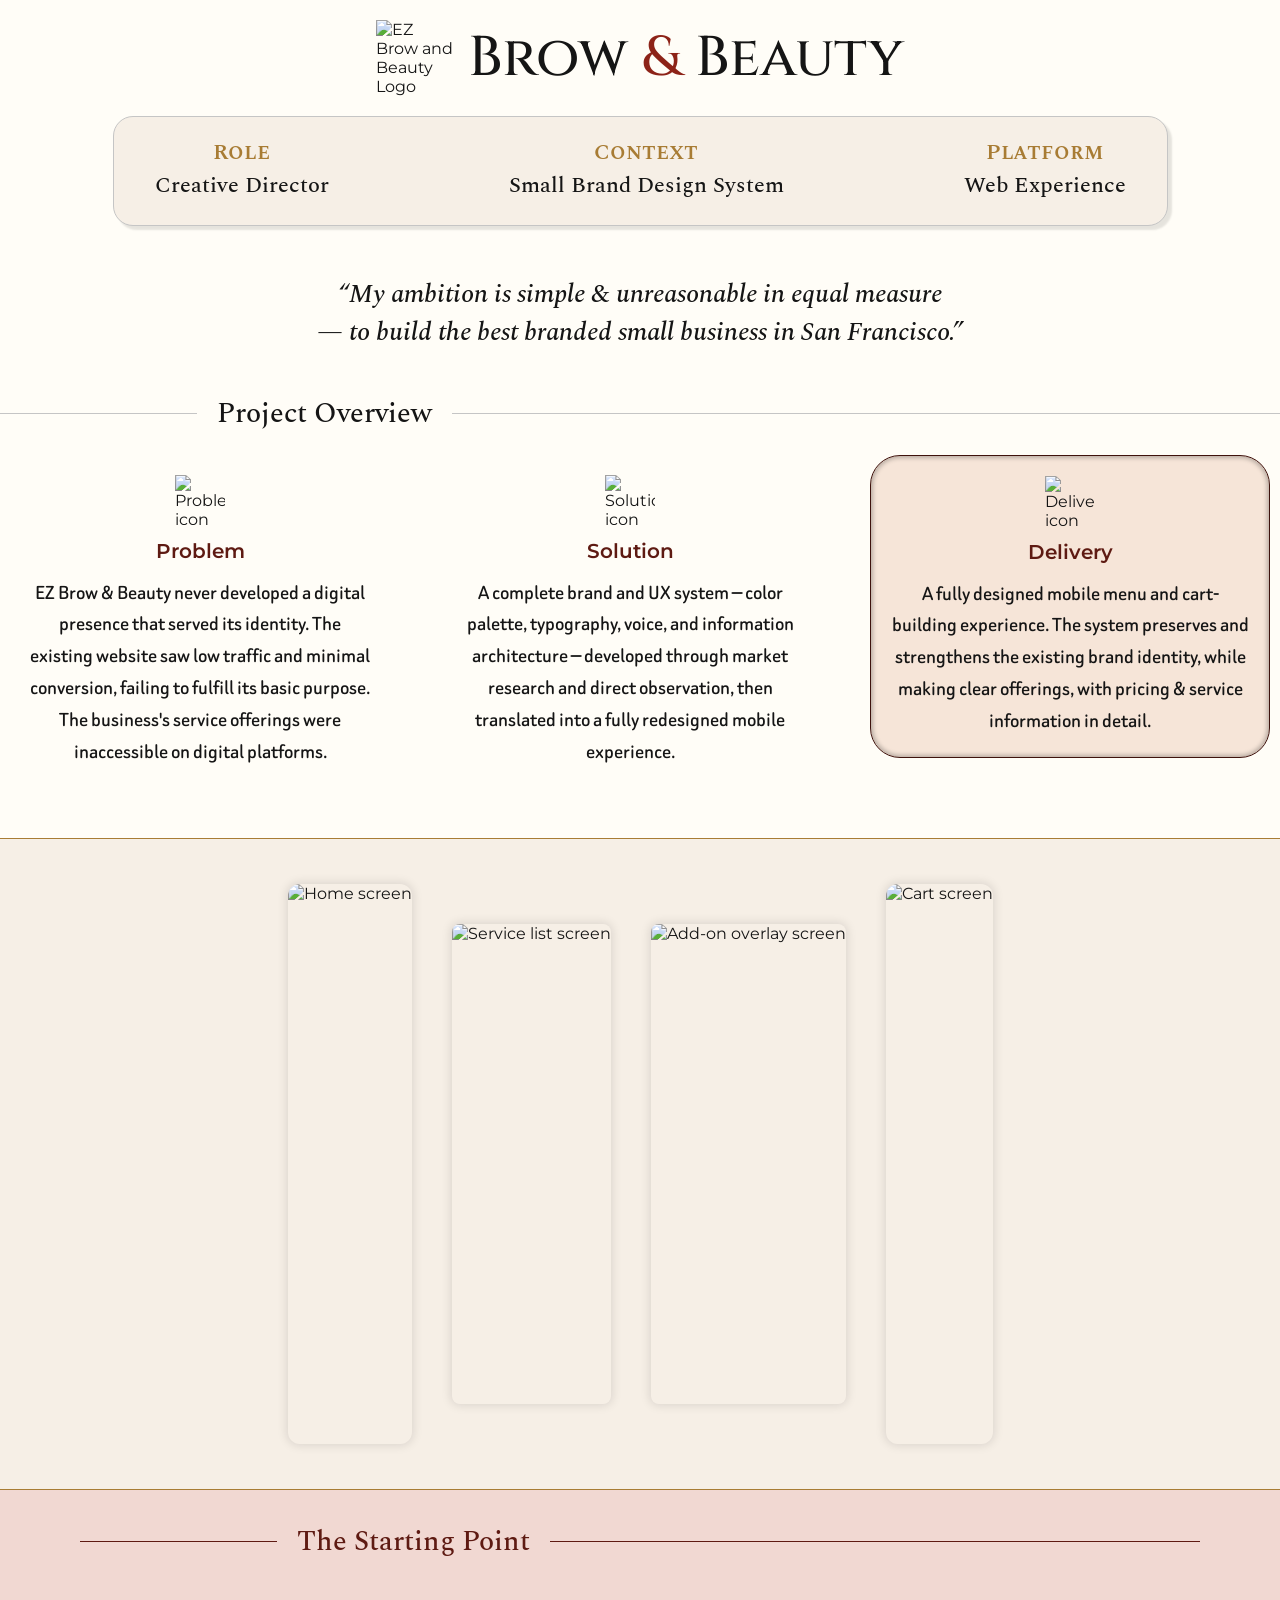
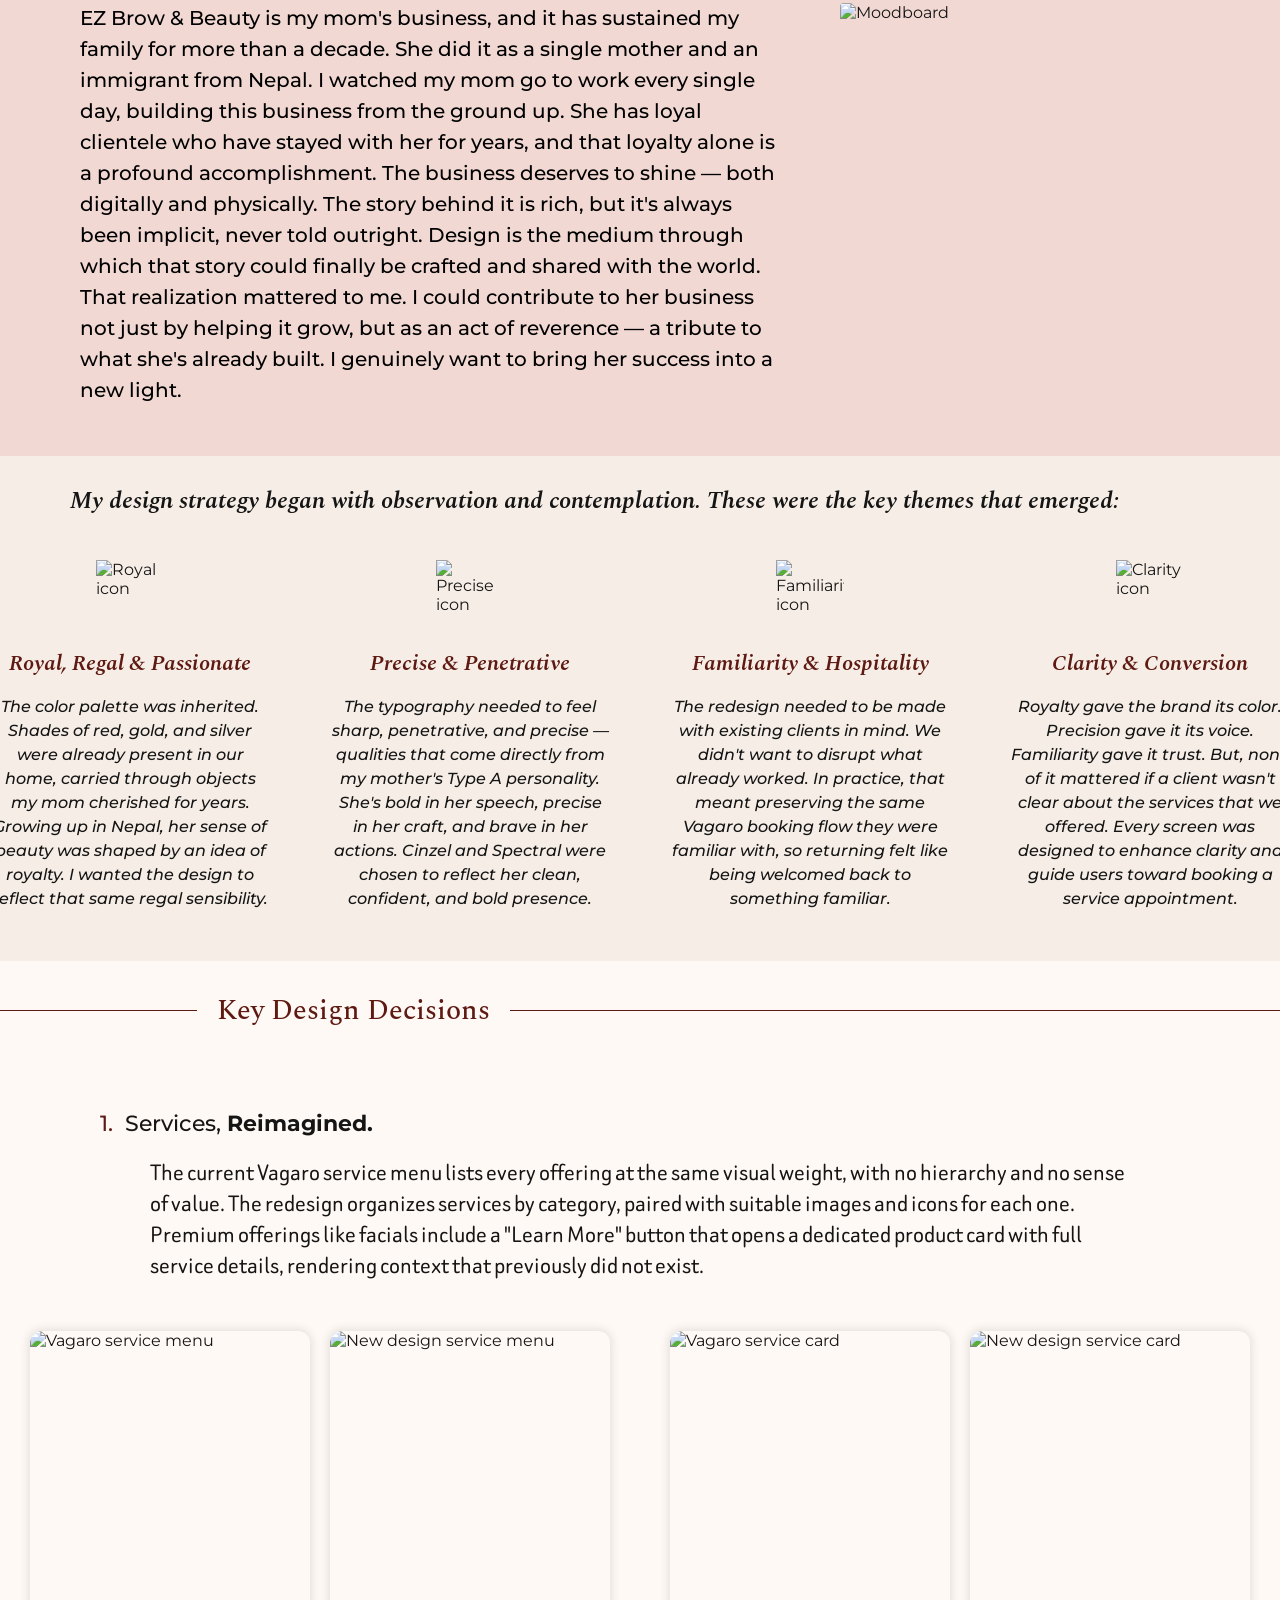
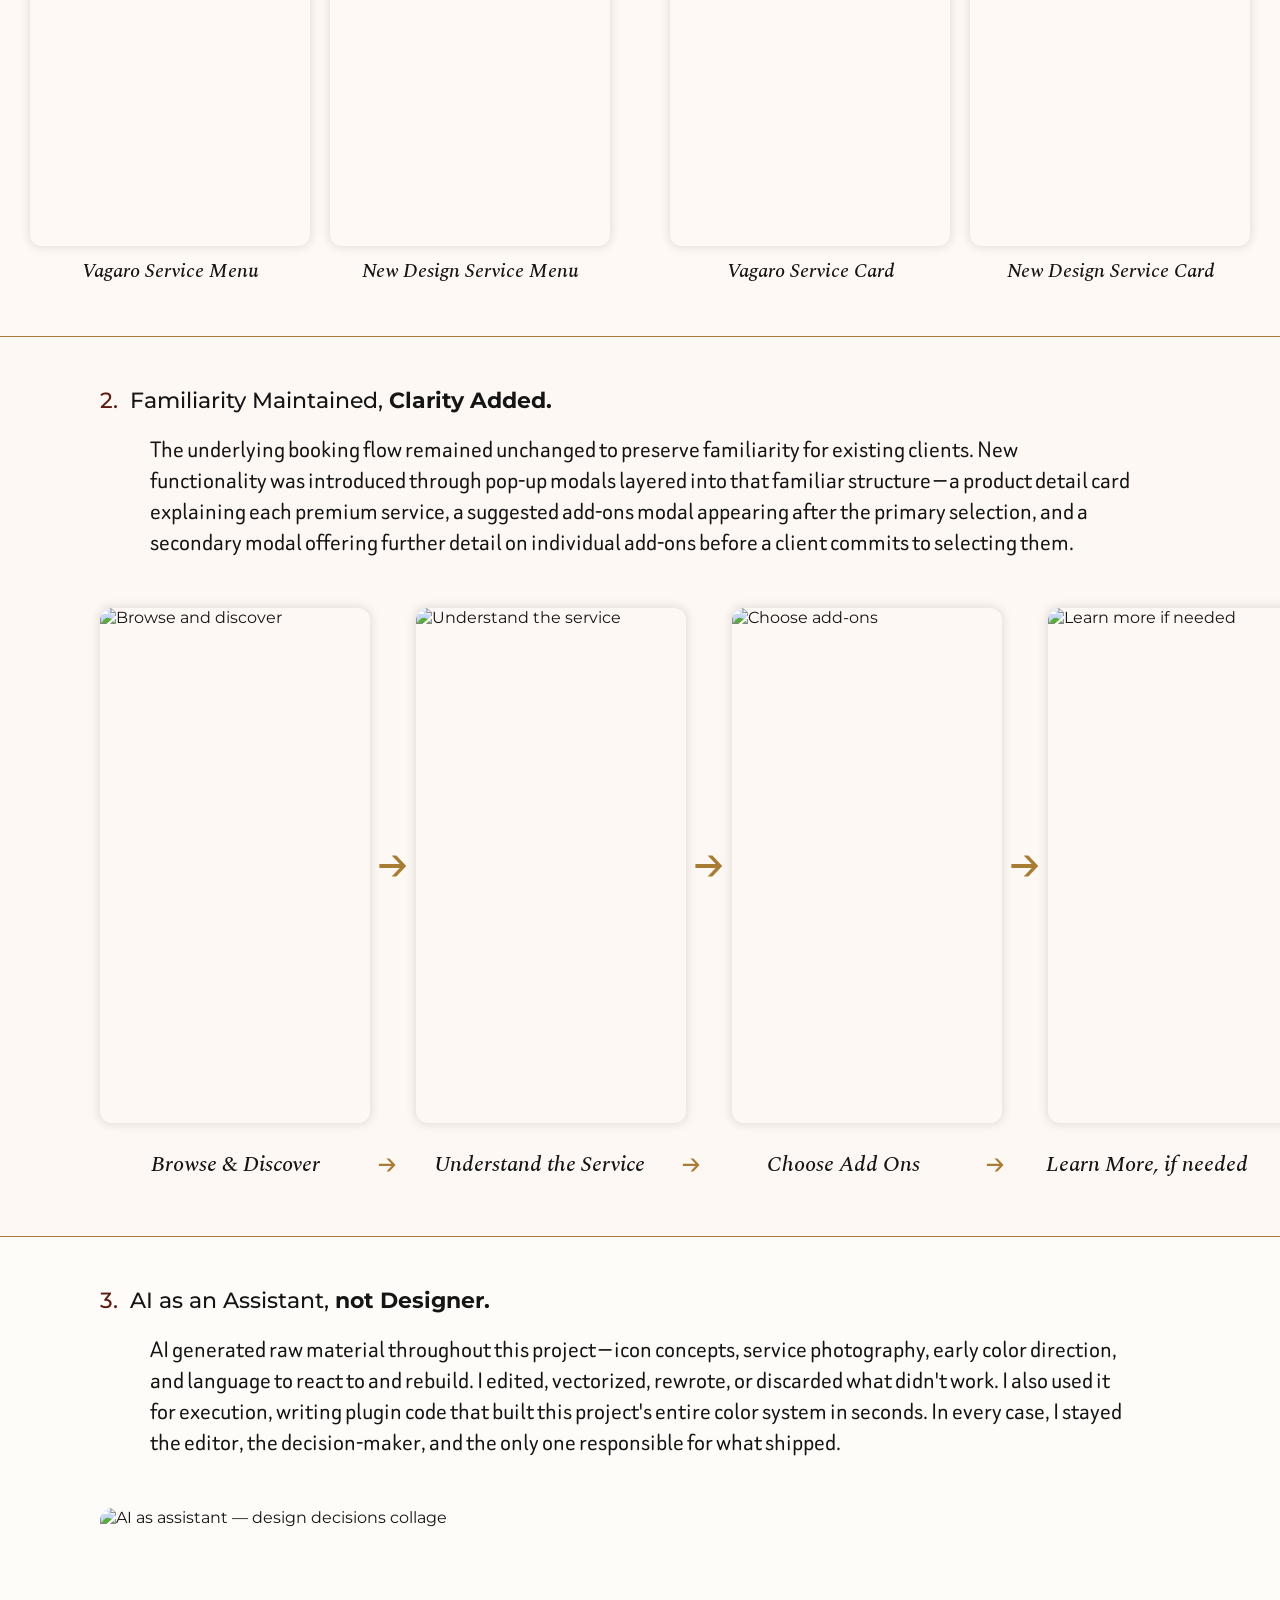
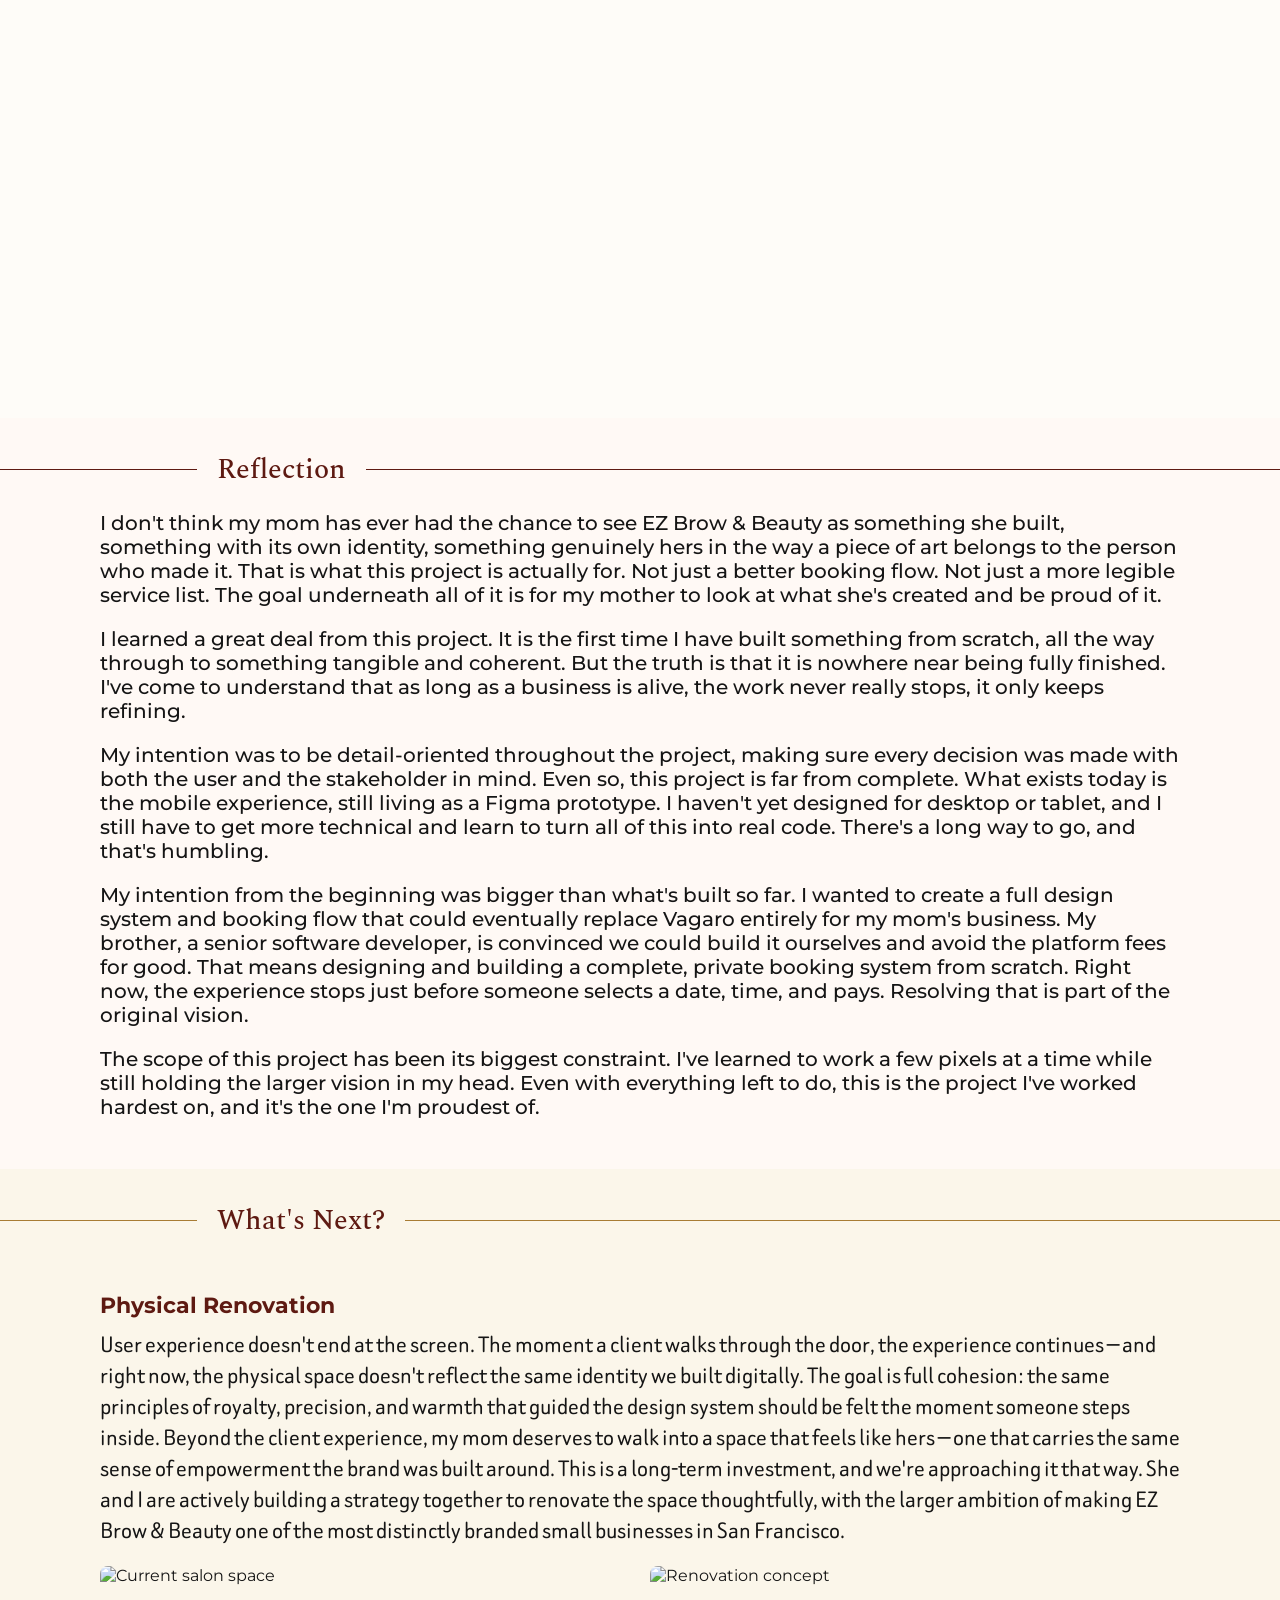
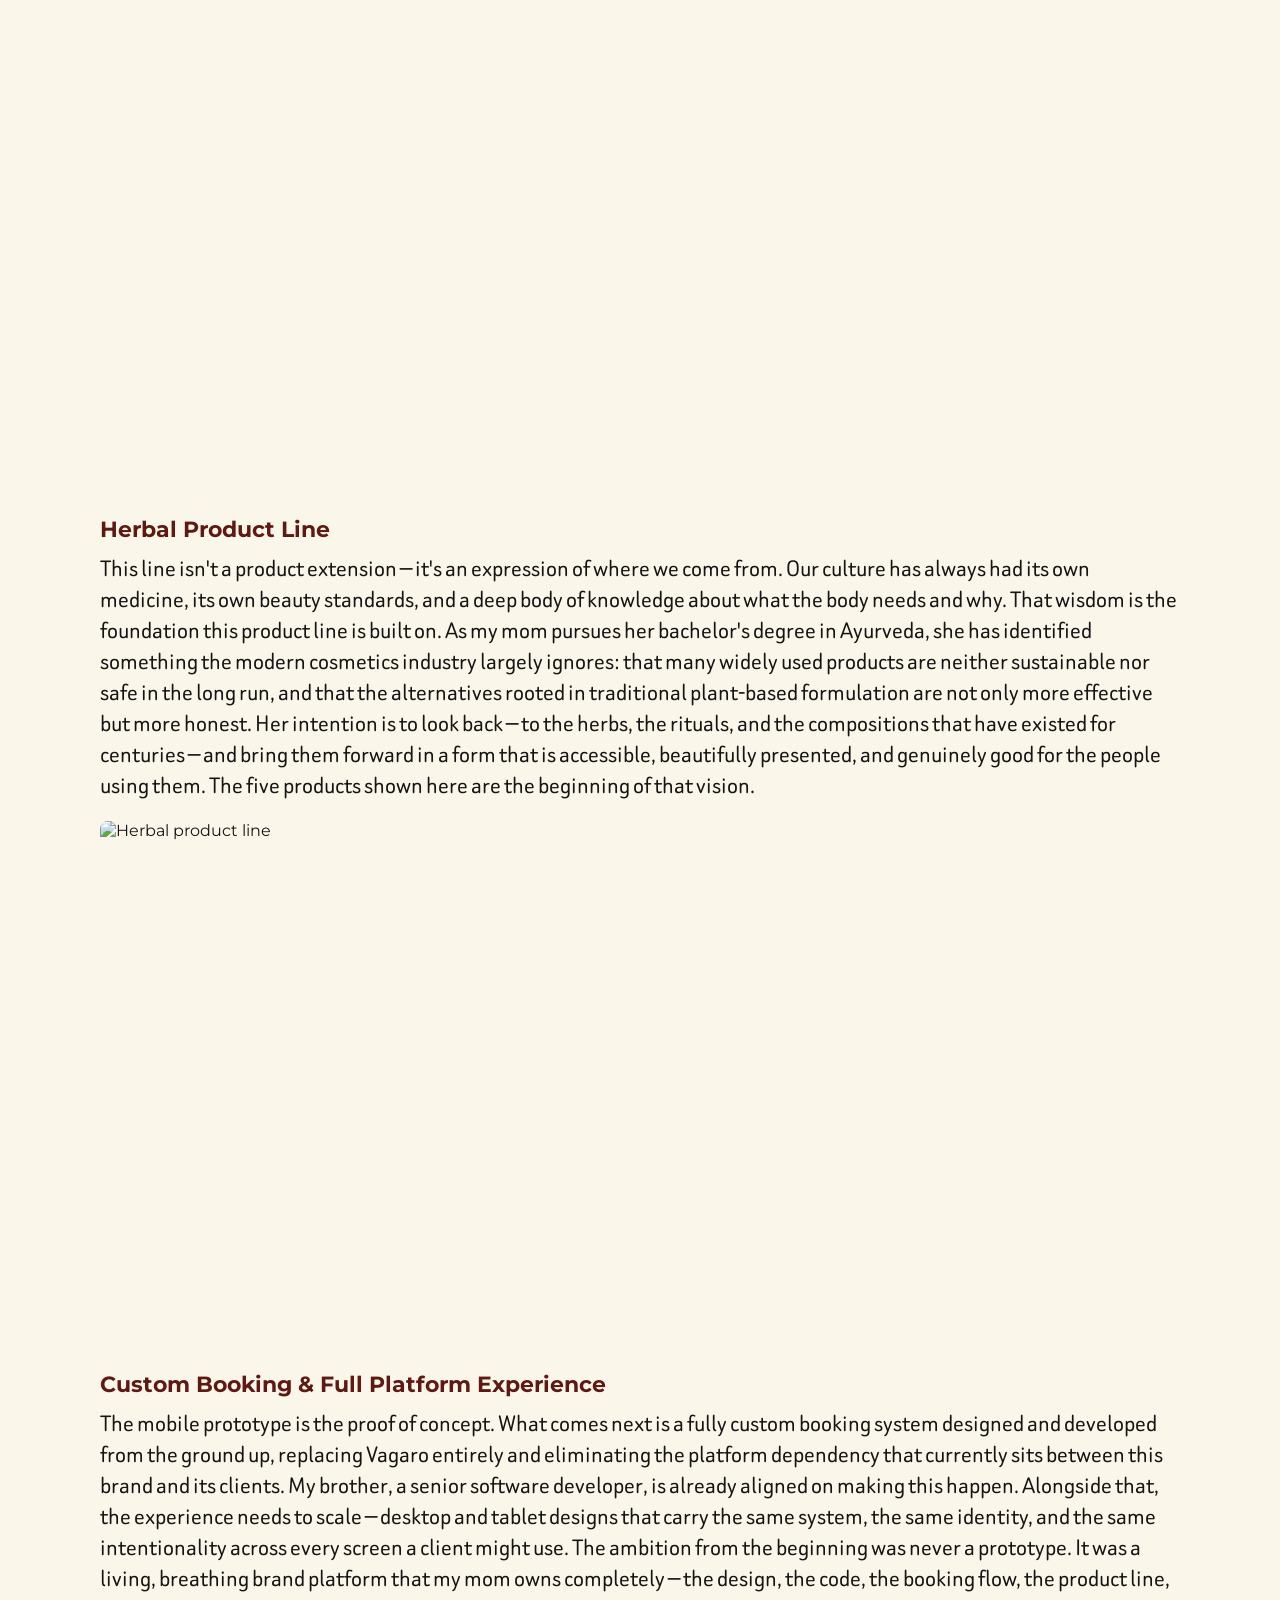
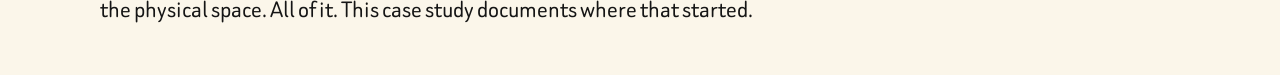
==== newest_version/index.html @ acd942f9 "Rename latest_version to newest_version Co-Authored-By: Claude Sonnet 4.6 <noreply@anthropic.com>" ====
<!DOCTYPE html>
<html lang="en">
<head>
  <meta charset="UTF-8" />
  <meta name="viewport" content="width=device-width, initial-scale=1.0" />
  <title>EZ Brow &amp; Beauty — Case Study</title>
  <link rel="stylesheet" href="style.css" />
  <link rel="preconnect" href="https://fonts.googleapis.com" />
  <link rel="preconnect" href="https://fonts.gstatic.com" crossorigin />
  <link href="https://fonts.googleapis.com/css2?family=Cinzel:wght@500&family=Spectral:ital,wght@0,400;0,500;0,600;0,700;1,400;1,500;1,600;1,700&family=Spectral+SC:wght@400;500;600;700&family=Montserrat:ital,wght@0,400;0,500;0,600;0,700;1,400;1,500;1,600&family=Beiruti:wght@300;400;500;600&display=swap" rel="stylesheet" />
</head>
<body>

  <!-- ═══════════════════════════════ HEADER ═══════════════════════════════ -->
  <header class="site-header">
    <img class="header-logo" src="https://www.figma.com/api/mcp/asset/84ce555f-c7cc-4cbc-b34e-1a9dd41855d0" alt="EZ Brow and Beauty Logo" />
    <h1 class="header-title">
      Brow <span class="ampersand">&amp;</span> Beauty
    </h1>
  </header>

  <!-- ════════════════════════════ INFO BAR ════════════════════════════ -->
  <section class="info-bar">
    <div class="info-item">
      <span class="info-label">Role</span>
      <span class="info-value">Creative Director</span>
    </div>
    <div class="info-item">
      <span class="info-label">Context</span>
      <span class="info-value">Small Brand Design System</span>
    </div>
    <div class="info-item">
      <span class="info-label">Platform</span>
      <span class="info-value">Web Experience</span>
    </div>
  </section>

  <!-- ══════════════════════════ AMBITION QUOTE ═══════════════════════ -->
  <section class="quote-section">
    <p class="quote-text">
      &ldquo;My ambition is <em>simple &amp; unreasonable</em> in equal measure<br>
      — to build the best branded small business in San Francisco.&rdquo;
    </p>
  </section>

  <!-- ═══════════════════════ PROJECT OVERVIEW ═══════════════════════ -->
  <section class="overview-section">
    <div class="section-title">
      <div class="title-line"></div>
      <h2 class="section-heading">Project Overview</h2>
      <div class="title-line title-line--grow"></div>
    </div>
    <div class="overview-columns">
      <div class="overview-col">
        <div class="col-icon">
          <img src="https://www.figma.com/api/mcp/asset/f76a8ae0-5861-40b7-9d10-973eafcd7040" alt="Problem icon" />
        </div>
        <h3 class="col-heading">Problem</h3>
        <p class="col-text">EZ Brow &amp; Beauty never developed a digital presence that served its identity. The existing website saw low traffic and minimal conversion, failing to fulfill its basic purpose. The business's service offerings were inaccessible on digital platforms.</p>
      </div>
      <div class="overview-col">
        <div class="col-icon">
          <img src="https://www.figma.com/api/mcp/asset/b19e4e3f-abd3-449f-af1e-480fe5cf2a3c" alt="Solution icon" />
        </div>
        <h3 class="col-heading">Solution</h3>
        <p class="col-text">A complete brand and UX system — color palette, typography, voice, and information architecture — developed through market research and direct observation, then translated into a fully redesigned mobile experience.</p>
      </div>
      <div class="overview-col overview-col--delivery">
        <div class="col-icon">
          <img src="https://www.figma.com/api/mcp/asset/791c1f14-1b3c-4a03-8274-d10a71d91eca" alt="Delivery icon" />
        </div>
        <h3 class="col-heading">Delivery</h3>
        <p class="col-text">A fully designed mobile menu and cart-building experience. The system preserves and strengthens the existing brand identity, while making clear offerings, with pricing &amp; service information in detail.</p>
      </div>
    </div>
  </section>

  <!-- ═══════════════════════ MOBILE SCREENS STRIP ══════════════════════ -->
  <section class="screens-strip">
    <div class="screen screen--tall">
      <img src="https://www.figma.com/api/mcp/asset/071799f5-a55d-402e-9af8-dc54319677e8" alt="Home screen" />
    </div>
    <div class="screen screen--mid">
      <img src="https://www.figma.com/api/mcp/asset/292384b9-3f2a-46bd-b73b-e5c195dba86b" alt="Service list screen" />
    </div>
    <div class="screen screen--mid">
      <img src="https://www.figma.com/api/mcp/asset/4c065664-c4e8-41f6-9985-4d848ad4c6ba" alt="Add-on overlay screen" />
    </div>
    <div class="screen screen--tall">
      <img src="https://www.figma.com/api/mcp/asset/c148eaa5-52ee-4553-aa0e-6a37d2c882bc" alt="Cart screen" />
    </div>
  </section>

  <!-- ══════════════════════ THE STARTING POINT ═════════════════════════ -->
  <section class="starting-section">
    <div class="section-title section-title--red">
      <div class="title-line title-line--red"></div>
      <h2 class="section-heading section-heading--red">The Starting Point</h2>
      <div class="title-line title-line--red title-line--grow"></div>
    </div>
    <div class="starting-content">
      <div class="starting-text">
        <p>EZ Brow &amp; Beauty is my mom's business, and it has sustained my family for more than a decade. She did it as a single mother and an immigrant from Nepal. I watched my mom go to work every single day, building this business from the ground up. She has loyal clientele who have stayed with her for years, and that loyalty alone is a profound accomplishment. The business deserves to shine — both digitally and physically. The story behind it is rich, but it's always been implicit, never told outright. Design is the medium through which that story could finally be crafted and shared with the world. That realization mattered to me. I could contribute to her business not just by helping it grow, but as an act of reverence — a tribute to what she's already built. I genuinely want to bring her success into a new light.</p>
      </div>
      <div class="starting-image">
        <img src="https://www.figma.com/api/mcp/asset/9d7d24cc-7008-48f7-8bea-40ef41093813" alt="Moodboard" />
      </div>
    </div>
  </section>

  <!-- ════════════════════════ DESIGN STRATEGY ═════════════════════════ -->
  <section class="strategy-section">
    <p class="strategy-intro">My design strategy began with observation and contemplation. These were the key themes that emerged:</p>
    <div class="themes-grid">
      <div class="theme-card">
        <div class="theme-icon">
          <img src="https://www.figma.com/api/mcp/asset/1d2ea165-c66f-47df-bd29-1d52fbb08035" alt="Royal icon" />
        </div>
        <h3 class="theme-heading">Royal, Regal &amp; Passionate</h3>
        <p class="theme-text">The color palette was inherited. Shades of red, gold, and silver were already present in our home, carried through objects my mom cherished for years. Growing up in Nepal, her sense of beauty was shaped by an idea of royalty. I wanted the design to reflect that same regal sensibility.</p>
      </div>
      <div class="theme-card">
        <div class="theme-icon">
          <img src="https://www.figma.com/api/mcp/asset/1d0cdfb6-7674-4de2-8fef-3e3d8513f49d" alt="Precise icon" />
        </div>
        <h3 class="theme-heading">Precise &amp; Penetrative</h3>
        <p class="theme-text">The typography needed to feel sharp, penetrative, and precise — qualities that come directly from my mother's Type A personality. She's bold in her speech, precise in her craft, and brave in her actions. Cinzel and Spectral were chosen to reflect her clean, confident, and bold presence.</p>
      </div>
      <div class="theme-card">
        <div class="theme-icon">
          <img src="https://www.figma.com/api/mcp/asset/b1d535fa-116f-4f78-a68a-f7be4bb60fc4" alt="Familiarity icon" />
        </div>
        <h3 class="theme-heading">Familiarity &amp; Hospitality</h3>
        <p class="theme-text">The redesign needed to be made with existing clients in mind. We didn't want to disrupt what already worked. In practice, that meant preserving the same Vagaro booking flow they were familiar with, so returning felt like being welcomed back to something familiar.</p>
      </div>
      <div class="theme-card">
        <div class="theme-icon">
          <img src="https://www.figma.com/api/mcp/asset/b1e773db-272f-4b14-9141-4c1248aadebc" alt="Clarity icon" />
        </div>
        <h3 class="theme-heading">Clarity &amp; Conversion</h3>
        <p class="theme-text">Royalty gave the brand its color. Precision gave it its voice. Familiarity gave it trust. But, none of it mattered if a client wasn't clear about the services that we offered. Every screen was designed to enhance clarity and guide users toward booking a service appointment.</p>
      </div>
    </div>
  </section>

  <!-- ══════════════════════ KEY DESIGN DECISIONS ═══════════════════════ -->
  <section class="decisions-section">
    <div class="decisions-title-bar">
      <div class="title-line title-line--red"></div>
      <h2 class="section-heading section-heading--red">Key Design Decisions</h2>
      <div class="title-line title-line--red title-line--grow"></div>
    </div>

    <!-- Decision 1: Services, Reimagined -->
    <div class="decision decision--1">
      <div class="decision-header">
        <h3 class="decision-number-heading"><span class="decision-num">1.</span> Services, <strong>Reimagined.</strong></h3>
        <p class="decision-body">The current Vagaro service menu lists every offering at the same visual weight, with no hierarchy and no sense of value. The redesign organizes services by category, paired with suitable images and icons for each one. Premium offerings like facials include a "Learn More" button that opens a dedicated product card with full service details, rendering context that previously did not exist.</p>
      </div>
      <div class="decision-screens decision-screens--2x2">
        <div class="screen-compare-group">
          <div class="compare-pair">
            <div class="compare-screen">
              <img src="https://www.figma.com/api/mcp/asset/024a684c-a977-4975-bd87-8dab25de6244" alt="Vagaro service menu" />
            </div>
            <p class="compare-label">Vagaro Service Menu</p>
          </div>
          <div class="compare-pair">
            <div class="compare-screen">
              <img src="https://www.figma.com/api/mcp/asset/859eff26-aebb-4c1d-8bdb-809446e11265" alt="New design service menu" />
            </div>
            <p class="compare-label">New Design Service Menu</p>
          </div>
        </div>
        <div class="screen-compare-group">
          <div class="compare-pair">
            <div class="compare-screen">
              <img src="https://www.figma.com/api/mcp/asset/f05ef8b4-1b73-45c2-86ce-5566f379c44d" alt="Vagaro service card" />
            </div>
            <p class="compare-label">Vagaro Service Card</p>
          </div>
          <div class="compare-pair">
            <div class="compare-screen">
              <img src="https://www.figma.com/api/mcp/asset/c3e2f696-6577-4adc-a3cb-7e07715cf118" alt="New design service card" />
            </div>
            <p class="compare-label">New Design Service Card</p>
          </div>
        </div>
      </div>
    </div>

    <!-- Decision 2: Familiarity Maintained, Clarity Added -->
    <div class="decision decision--2">
      <div class="decision-header">
        <h3 class="decision-number-heading"><span class="decision-num">2.</span> Familiarity Maintained, <strong>Clarity Added.</strong></h3>
        <p class="decision-body">The underlying booking flow remained unchanged to preserve familiarity for existing clients. New functionality was introduced through pop-up modals layered into that familiar structure — a product detail card explaining each premium service, a suggested add-ons modal appearing after the primary selection, and a secondary modal offering further detail on individual add-ons before a client commits to selecting them.</p>
      </div>
      <div class="flow-screens">
        <div class="flow-step">
          <div class="flow-screen">
            <img src="https://www.figma.com/api/mcp/asset/74817596-174e-4d3c-a845-2824a5da74d6" alt="Browse and discover" />
          </div>
        </div>
        <div class="flow-arrow">→</div>
        <div class="flow-step">
          <div class="flow-screen">
            <img src="https://www.figma.com/api/mcp/asset/d1814788-731a-41c4-9d27-a1ca610355a4" alt="Understand the service" />
          </div>
        </div>
        <div class="flow-arrow">→</div>
        <div class="flow-step">
          <div class="flow-screen">
            <img src="https://www.figma.com/api/mcp/asset/d55c4ec5-18c8-4a66-a1a9-f63565693123" alt="Choose add-ons" />
          </div>
        </div>
        <div class="flow-arrow">→</div>
        <div class="flow-step">
          <div class="flow-screen">
            <img src="https://www.figma.com/api/mcp/asset/a347f5a7-6ec7-4e78-acfa-50c638dc08ce" alt="Learn more if needed" />
          </div>
        </div>
      </div>
      <div class="flow-labels">
        <span>Browse &amp; Discover</span>
        <span class="flow-label-arrow">→</span>
        <span>Understand the Service</span>
        <span class="flow-label-arrow">→</span>
        <span>Choose Add Ons</span>
        <span class="flow-label-arrow">→</span>
        <span>Learn More, if needed</span>
      </div>
    </div>

    <!-- Decision 3: AI as an Assistant -->
    <div class="decision decision--3">
      <div class="decision-header">
        <h3 class="decision-number-heading"><span class="decision-num">3.</span> AI as an Assistant, <strong>not Designer.</strong></h3>
        <p class="decision-body">AI generated raw material throughout this project — icon concepts, service photography, early color direction, and language to react to and rebuild. I edited, vectorized, rewrote, or discarded what didn't work. I also used it for execution, writing plugin code that built this project's entire color system in seconds. In every case, I stayed the editor, the decision-maker, and the only one responsible for what shipped.</p>
      </div>
      <div class="decision-wide-image">
        <img src="https://www.figma.com/api/mcp/asset/7a32b664-f209-4ef8-a1a9-318fd4beb18b" alt="AI as assistant — design decisions collage" />
      </div>
    </div>
  </section>

  <!-- ═══════════════════════════ REFLECTION ════════════════════════════ -->
  <section class="reflection-section">
    <div class="section-title">
      <div class="title-line title-line--red"></div>
      <h2 class="section-heading section-heading--red">Reflection</h2>
      <div class="title-line title-line--red title-line--grow"></div>
    </div>
    <div class="reflection-body">
      <p>I don't think my mom has ever had the chance to see EZ Brow &amp; Beauty as something she built, something with its own identity, something genuinely hers in the way a piece of art belongs to the person who made it. That is what this project is actually for. Not just a better booking flow. Not just a more legible service list. The goal underneath all of it is for my mother to look at what she's created and be proud of it.</p>
      <p>I learned a great deal from this project. It is the first time I have built something from scratch, all the way through to something tangible and coherent. But the truth is that it is nowhere near being fully finished. I've come to understand that as long as a business is alive, the work never really stops, it only keeps refining.</p>
      <p>My intention was to be detail-oriented throughout the project, making sure every decision was made with both the user and the stakeholder in mind. Even so, this project is far from complete. What exists today is the mobile experience, still living as a Figma prototype. I haven't yet designed for desktop or tablet, and I still have to get more technical and learn to turn all of this into real code. There's a long way to go, and that's humbling.</p>
      <p>My intention from the beginning was bigger than what's built so far. I wanted to create a full design system and booking flow that could eventually replace Vagaro entirely for my mom's business. My brother, a senior software developer, is convinced we could build it ourselves and avoid the platform fees for good. That means designing and building a complete, private booking system from scratch. Right now, the experience stops just before someone selects a date, time, and pays. Resolving that is part of the original vision.</p>
      <p>The scope of this project has been its biggest constraint. I've learned to work a few pixels at a time while still holding the larger vision in my head. Even with everything left to do, this is the project I've worked hardest on, and it's the one I'm proudest of.</p>
    </div>
  </section>

  <!-- ══════════════════════════ WHAT'S NEXT ════════════════════════════ -->
  <section class="next-section">
    <div class="section-title">
      <div class="title-line title-line--gold"></div>
      <h2 class="section-heading section-heading--red">What's Next?</h2>
      <div class="title-line title-line--gold title-line--grow"></div>
    </div>

    <!-- Physical Renovation -->
    <div class="next-item">
      <div class="next-text">
        <h3 class="next-heading">Physical Renovation</h3>
        <p class="next-body">User experience doesn't end at the screen. The moment a client walks through the door, the experience continues — and right now, the physical space doesn't reflect the same identity we built digitally. The goal is full cohesion: the same principles of royalty, precision, and warmth that guided the design system should be felt the moment someone steps inside. Beyond the client experience, my mom deserves to walk into a space that feels like hers — one that carries the same sense of empowerment the brand was built around. This is a long-term investment, and we're approaching it that way. She and I are actively building a strategy together to renovate the space thoughtfully, with the larger ambition of making EZ Brow &amp; Beauty one of the most distinctly branded small businesses in San Francisco.</p>
      </div>
      <div class="next-images next-images--pair">
        <img src="https://www.figma.com/api/mcp/asset/edc7feea-0751-4a08-bed9-6d796c467d26" alt="Current salon space" />
        <img src="https://www.figma.com/api/mcp/asset/6b6d6da4-709f-4585-8472-1f1428a1d356" alt="Renovation concept" />
      </div>
    </div>

    <!-- Herbal Product Line -->
    <div class="next-item">
      <div class="next-text">
        <h3 class="next-heading">Herbal Product Line</h3>
        <p class="next-body">This line isn't a product extension — it's an expression of where we come from. Our culture has always had its own medicine, its own beauty standards, and a deep body of knowledge about what the body needs and why. That wisdom is the foundation this product line is built on. As my mom pursues her bachelor's degree in Ayurveda, she has identified something the modern cosmetics industry largely ignores: that many widely used products are neither sustainable nor safe in the long run, and that the alternatives rooted in traditional plant-based formulation are not only more effective but more honest. Her intention is to look back — to the herbs, the rituals, and the compositions that have existed for centuries — and bring them forward in a form that is accessible, beautifully presented, and genuinely good for the people using them. The five products shown here are the beginning of that vision.</p>
      </div>
      <div class="next-images next-images--wide">
        <img src="https://www.figma.com/api/mcp/asset/e3e13357-4154-4488-89f1-a5a1b207ab1c" alt="Herbal product line" />
      </div>
    </div>

    <!-- Custom Booking -->
    <div class="next-item next-item--text-only">
      <div class="next-text">
        <h3 class="next-heading">Custom Booking &amp; Full Platform Experience</h3>
        <p class="next-body">The mobile prototype is the proof of concept. What comes next is a fully custom booking system designed and developed from the ground up, replacing Vagaro entirely and eliminating the platform dependency that currently sits between this brand and its clients. My brother, a senior software developer, is already aligned on making this happen. Alongside that, the experience needs to scale — desktop and tablet designs that carry the same system, the same identity, and the same intentionality across every screen a client might use. The ambition from the beginning was never a prototype. It was a living, breathing brand platform that my mom owns completely — the design, the code, the booking flow, the product line, the physical space. All of it. This case study documents where that started.</p>
      </div>
    </div>
  </section>

</body>
</html>
---- newest_version/style.css ----
/* ═══════════════════════════════════════════════════════════
   EZ BROW & BEAUTY — CASE STUDY
   Design tokens pulled directly from Figma
═══════════════════════════════════════════════════════════ */

:root {
  --harvest-gold:     #a87c34;
  --harvest-gold-100: #fffdf7;
  --ink:              #151515;
  --ink-200:          #c5c5c5;
  --oxide-red:        #5e1a12;
  --oxide-red-900:    #3f120c;
  --oxide-red-dark:   #8d2318;
  --linen-300:        #f6e5d8;
  --linen-100:        #fdf8f4;
  --surface-300:      #f6efe6;
  --surface-100:      #fbf6ea;
  --surface-50:       #fefcf8;
  --clay-100:         #f6eee6;
  --oxide-red-100:    #f1d8d2;
  --terracotta-100:   #fff9f5;
  --white:            #ffffff;
}

/* ─── RESET ─────────────────────────────────────────────── */
*, *::before, *::after { box-sizing: border-box; margin: 0; padding: 0; }

html { font-size: 16px; }

body {
  background: var(--harvest-gold-100);
  color: var(--ink);
  font-family: 'Montserrat', sans-serif;
  overflow-x: hidden;
}

img {
  display: block;
  max-width: 100%;
  height: auto;
}

/* ─── SHARED UTILITIES ───────────────────────────────────── */
.section-title {
  display: flex;
  align-items: center;
  gap: 20px;
  width: 100%;
  padding: 0 0 0 0;
}

.title-line {
  flex-shrink: 0;
  width: 197px;
  height: 1px;
  background: var(--ink-200);
}

.title-line--grow {
  flex: 1;
  width: auto;
}

.title-line--red   { background: var(--oxide-red); }
.title-line--gold  { background: var(--harvest-gold); }

.section-heading {
  font-family: 'Spectral', serif;
  font-weight: 500;
  font-size: 28px;
  line-height: normal;
  color: var(--ink);
  white-space: nowrap;
  flex-shrink: 0;
}
.section-heading--red { color: var(--oxide-red); }


/* ═══════════════════════════════════════════════════════════
   HEADER
═══════════════════════════════════════════════════════════ */
.site-header {
  display: flex;
  align-items: center;
  justify-content: center;
  gap: 10px;
  padding: 20px;
  background: var(--harvest-gold-100);
}

.header-logo {
  width: 82px;
  height: auto;
  flex-shrink: 0;
}

.header-title {
  font-family: 'Cinzel', serif;
  font-weight: 500;
  font-size: 56px;
  line-height: normal;
  color: var(--ink);
  white-space: nowrap;
}

.header-title .ampersand { color: var(--oxide-red-dark); }


/* ═══════════════════════════════════════════════════════════
   INFO BAR
═══════════════════════════════════════════════════════════ */
.info-bar {
  display: flex;
  align-items: center;
  justify-content: space-between;
  max-width: 1055px;
  width: calc(100% - 80px);
  margin: 0 auto 0;
  padding: 21px 41px;
  background: var(--surface-300);
  border: 1px solid var(--ink-200);
  border-radius: 20px;
  box-shadow: 4px 4px 2px rgba(0,0,0,.1);
}

.info-item {
  display: flex;
  flex-direction: column;
  align-items: center;
  gap: 2px;
}

.info-label {
  font-family: 'Spectral SC', serif;
  font-weight: 600;
  font-size: 22px;
  line-height: 1.33;
  color: var(--harvest-gold);
}

.info-value {
  font-family: 'Spectral', serif;
  font-weight: 500;
  font-size: 22px;
  line-height: 1.59;
  color: var(--ink);
}


/* ═══════════════════════════════════════════════════════════
   AMBITION QUOTE
═══════════════════════════════════════════════════════════ */
.quote-section {
  max-width: 1055px;
  width: calc(100% - 80px);
  margin: 0 auto;
  padding: 50px 120px 30px;
  text-align: center;
}

.quote-text {
  font-family: 'Spectral', serif;
  font-weight: 500;
  font-style: italic;
  font-size: 26px;
  line-height: 1.45;
  color: var(--ink);
}


/* ═══════════════════════════════════════════════════════════
   PROJECT OVERVIEW
═══════════════════════════════════════════════════════════ */
.overview-section {
  display: flex;
  flex-direction: column;
  align-items: center;
  padding: 10px 0 30px;
  width: 100%;
}

.overview-section .section-title {
  padding: 0;
  margin-bottom: 0;
}

.overview-columns {
  display: flex;
  gap: 50px;
  align-items: flex-start;
  justify-content: center;
  width: 100%;
  padding: 20px 60px;
}

.overview-col {
  display: flex;
  flex-direction: column;
  align-items: center;
  gap: 14px;
  padding: 20px;
  width: 380px;
  flex-shrink: 0;
}

.overview-col--delivery {
  background: var(--linen-300);
  border: 1px solid var(--oxide-red-900);
  border-radius: 30px;
  box-shadow: inset 0 0 4px 2px rgba(0,0,0,.25);
  width: 400px;
}

.col-icon {
  width: 50px;
  height: 50px;
  display: flex;
  align-items: center;
  justify-content: center;
}

.col-icon img { width: 100%; height: 100%; object-fit: contain; }

.col-heading {
  font-family: 'Montserrat', sans-serif;
  font-weight: 600;
  font-size: 20px;
  line-height: normal;
  color: var(--oxide-red);
  text-align: center;
}

.col-text {
  font-family: 'Beiruti', sans-serif;
  font-weight: 500;
  font-size: 22px;
  line-height: 1.45;
  color: var(--ink);
  text-align: center;
}


/* ═══════════════════════════════════════════════════════════
   MOBILE SCREENS STRIP
═══════════════════════════════════════════════════════════ */
.screens-strip {
  display: flex;
  align-items: center;
  justify-content: center;
  gap: 40px;
  width: 100%;
  padding: 45px 0;
  background: var(--surface-300);
  border-top: 1px solid var(--harvest-gold);
  border-bottom: 1px solid var(--harvest-gold);
}

.screen img {
  border-radius: 12px;
  box-shadow: 0 0 10px 2px rgba(0,0,0,.1);
  display: block;
  object-fit: cover;
  transition: transform 0.3s ease, box-shadow 0.3s ease;
}

.screen:hover img {
  transform: scale(1.06) translateY(-6px);
  box-shadow: 0 16px 40px rgba(0,0,0,.22);
}

.screen--tall img {
  height: 560px;
  width: auto;
  border-radius: 12px;
}

.screen--mid img {
  height: 480px;
  width: auto;
  border-radius: 8px;
}


/* ═══════════════════════════════════════════════════════════
   THE STARTING POINT
═══════════════════════════════════════════════════════════ */
.starting-section {
  background: var(--oxide-red-100);
  display: flex;
  flex-direction: column;
  align-items: center;
  padding: 30px 0;
  width: 100%;
}

.starting-section .section-title {
  padding: 0 80px;
  margin-bottom: 20px;
}

.starting-content {
  display: flex;
  align-items: flex-start;
  justify-content: space-between;
  gap: 60px;
  padding: 20px 80px;
  width: 100%;
}

.starting-text {
  flex: 0 0 700px;
  max-width: 700px;
}

.starting-text p {
  font-family: 'Montserrat', sans-serif;
  font-weight: 500;
  font-size: 20px;
  line-height: 31px;
  color: #000;
}

.starting-image {
  flex: 1;
  min-width: 0;
}

.starting-image img {
  width: 100%;
  height: 395px;
  object-fit: cover;
  border-radius: 4px;
}


/* ═══════════════════════════════════════════════════════════
   DESIGN STRATEGY
═══════════════════════════════════════════════════════════ */
.strategy-section {
  background: var(--clay-100);
  display: flex;
  flex-direction: column;
  align-items: center;
  padding: 20px 40px;
  width: 100%;
}

.strategy-intro {
  font-family: 'Spectral', serif;
  font-weight: 600;
  font-style: italic;
  font-size: 24px;
  line-height: 31px;
  color: var(--ink);
  width: 100%;
  max-width: 1360px;
  padding: 10px 30px;
}

.themes-grid {
  display: flex;
  gap: 60px;
  align-items: flex-start;
  justify-content: center;
  padding: 30px;
  max-width: 1360px;
  width: 100%;
}

.theme-card {
  display: flex;
  flex-direction: column;
  align-items: center;
  gap: 16px;
  width: 280px;
  flex-shrink: 0;
}

.theme-icon {
  width: 75px;
  height: 75px;
  display: flex;
  align-items: center;
  justify-content: center;
}

.theme-icon img { width: 68px; height: 68px; object-fit: contain; }

.theme-heading {
  font-family: 'Spectral', serif;
  font-weight: 600;
  font-style: italic;
  font-size: 22px;
  line-height: 31px;
  color: var(--oxide-red);
  text-align: center;
}

.theme-text {
  font-family: 'Montserrat', sans-serif;
  font-weight: 500;
  font-style: italic;
  font-size: 16px;
  line-height: 24px;
  color: var(--ink);
  text-align: center;
}


/* ═══════════════════════════════════════════════════════════
   KEY DESIGN DECISIONS
═══════════════════════════════════════════════════════════ */
.decisions-section {
  display: flex;
  flex-direction: column;
  align-items: center;
  width: 100%;
  background: var(--surface-300);
}

.decisions-title-bar {
  display: flex;
  align-items: center;
  gap: 20px;
  width: 100%;
  background: var(--terracotta-100);
  padding: 28px 0;
}

.decisions-title-bar .title-line { background: var(--oxide-red); }

/* ── shared decision shell ── */
.decision {
  display: flex;
  flex-direction: column;
  align-items: flex-start;
  width: 100%;
  padding: 50px 100px;
}

.decision--1 { background: var(--terracotta-100); border-bottom: 1px solid var(--harvest-gold); }
.decision--2 { background: var(--linen-100);      border-bottom: 1px solid var(--harvest-gold); }
.decision--3 { background: var(--surface-50); }

.decision-header {
  display: flex;
  flex-direction: column;
  gap: 20px;
  width: 100%;
  margin-bottom: 50px;
}

.decision-number-heading {
  font-family: 'Montserrat', sans-serif;
  font-weight: 500;
  font-size: 22px;
  line-height: normal;
  color: var(--ink);
}

.decision-number-heading strong { font-weight: 700; }

.decision-num {
  color: var(--oxide-red);
  margin-right: 6px;
}

.decision-body {
  font-family: 'Beiruti', sans-serif;
  font-weight: 400;
  font-size: 26px;
  line-height: normal;
  color: var(--ink);
  padding: 0 50px;
}

/* ── Decision 1: 2×2 compare grid ── */
.decision-screens--2x2 {
  display: flex;
  gap: 60px;
  align-items: flex-end;
  justify-content: center;
  width: 100%;
}

.screen-compare-group {
  display: flex;
  gap: 20px;
  align-items: flex-end;
}

.compare-pair {
  display: flex;
  flex-direction: column;
  align-items: center;
  gap: 10px;
  width: 280px;
}

.compare-screen {
  width: 280px;
  height: 515px;
  border-radius: 12px;
  box-shadow: 0 0 10px 2px rgba(0,0,0,.1);
  overflow: hidden;
}

.compare-screen img {
  width: 100%;
  height: 100%;
  object-fit: cover;
  border-radius: 12px;
}

.compare-label {
  font-family: 'Spectral', serif;
  font-weight: 500;
  font-style: italic;
  font-size: 20px;
  line-height: normal;
  color: var(--ink);
  text-align: center;
}

/* ── Decision 2: Flow ── */
.flow-screens {
  display: flex;
  align-items: center;
  justify-content: space-between;
  width: 100%;
  gap: 0;
}

.flow-step { flex: 1; display: flex; justify-content: center; }

.flow-screen {
  width: 270px;
  height: 515px;
  border-radius: 12px;
  box-shadow: 0 0 10px 2px rgba(0,0,0,.1);
  overflow: hidden;
}

.flow-screen img {
  width: 100%;
  height: 100%;
  object-fit: cover;
  border-radius: 12px;
}

.flow-arrow {
  font-family: 'Spectral', serif;
  font-style: italic;
  font-size: 45px;
  color: var(--harvest-gold);
  flex-shrink: 0;
  text-align: center;
  line-height: 1;
  padding: 0 8px;
}

.flow-labels {
  display: flex;
  align-items: center;
  justify-content: space-between;
  width: 100%;
  padding: 20px 0 0;
  font-family: 'Spectral', serif;
  font-weight: 500;
  font-style: italic;
  font-size: 22px;
  color: var(--ink);
  text-align: center;
}

.flow-labels span { width: 270px; flex-shrink: 0; }

.flow-label-arrow {
  font-size: 28px;
  color: var(--harvest-gold);
  width: auto !important;
  padding: 0 8px;
}

/* ── Decision 3: Wide image ── */
.decision-wide-image {
  width: 100%;
  border-radius: 12px;
  overflow: hidden;
}

.decision-wide-image img {
  width: 100%;
  height: 460px;
  object-fit: cover;
  border-radius: 12px;
  display: block;
}


/* ═══════════════════════════════════════════════════════════
   REFLECTION
═══════════════════════════════════════════════════════════ */
.reflection-section {
  background: var(--terracotta-100);
  display: flex;
  flex-direction: column;
  align-items: center;
  padding: 30px 0 50px;
  width: 100%;
  gap: 10px;
}

.reflection-section .section-title {
  padding: 0;
  margin-bottom: 10px;
}

.reflection-body {
  max-width: calc(100% - 200px);
  display: flex;
  flex-direction: column;
  gap: 20px;
}

.reflection-body p {
  font-family: 'Montserrat', sans-serif;
  font-weight: 500;
  font-size: 20px;
  line-height: normal;
  color: var(--ink);
}


/* ═══════════════════════════════════════════════════════════
   WHAT'S NEXT
═══════════════════════════════════════════════════════════ */
.next-section {
  background: var(--surface-100);
  display: flex;
  flex-direction: column;
  align-items: center;
  padding: 30px 0 50px;
  gap: 30px;
  width: 100%;
}

.next-section .section-title { padding: 0; }

.next-item {
  display: flex;
  flex-direction: column;
  gap: 20px;
  width: 100%;
  padding: 20px 100px;
}

.next-item--text-only { padding-bottom: 0; }

.next-text {
  display: flex;
  flex-direction: column;
  gap: 10px;
}

.next-heading {
  font-family: 'Montserrat', sans-serif;
  font-weight: 700;
  font-size: 22px;
  line-height: normal;
  color: var(--oxide-red);
}

.next-body {
  font-family: 'Beiruti', sans-serif;
  font-weight: 400;
  font-size: 26px;
  line-height: normal;
  color: var(--ink);
}

.next-images { width: 100%; }

.next-images--pair {
  display: flex;
  gap: 20px;
  justify-content: space-between;
}

.next-images--pair img {
  width: calc(50% - 10px);
  height: 480px;
  object-fit: cover;
  border-radius: 8px;
}

.next-images--wide img {
  width: 100%;
  height: 480px;
  object-fit: cover;
  border-radius: 8px;
}
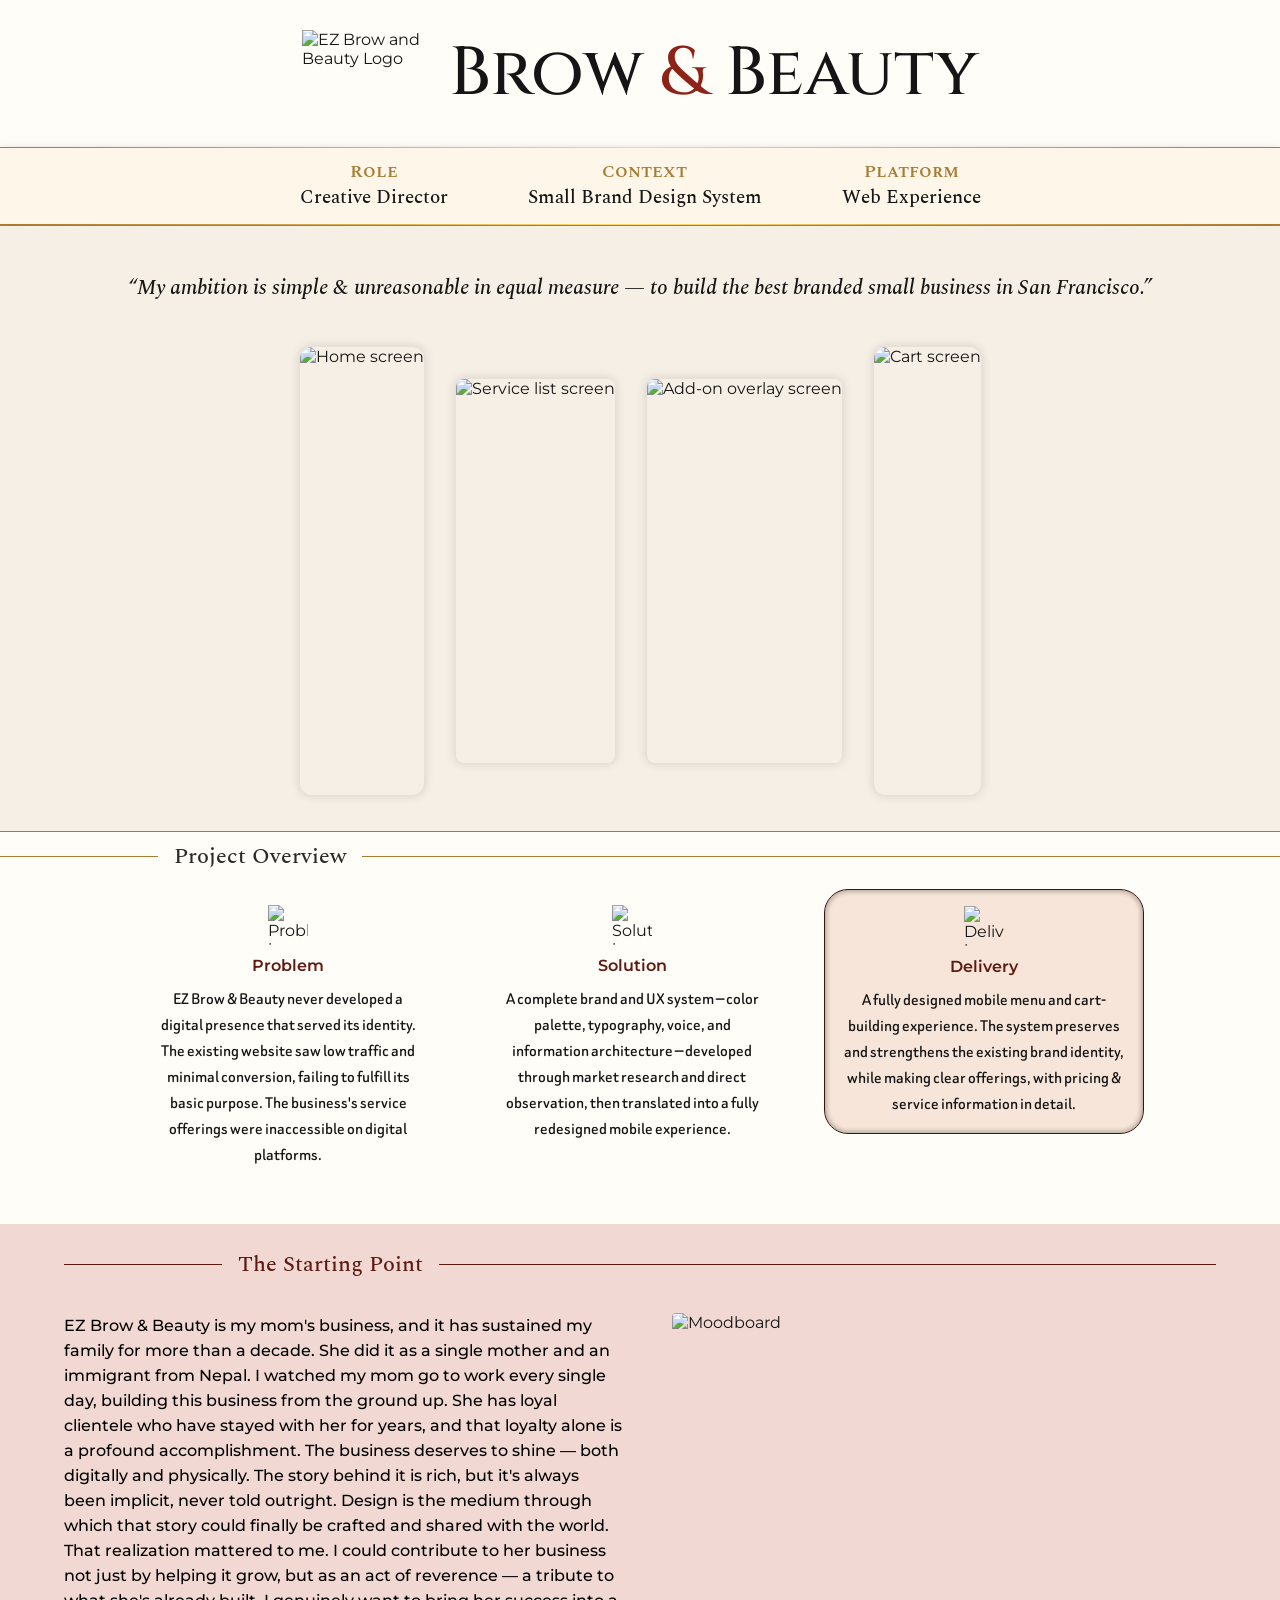
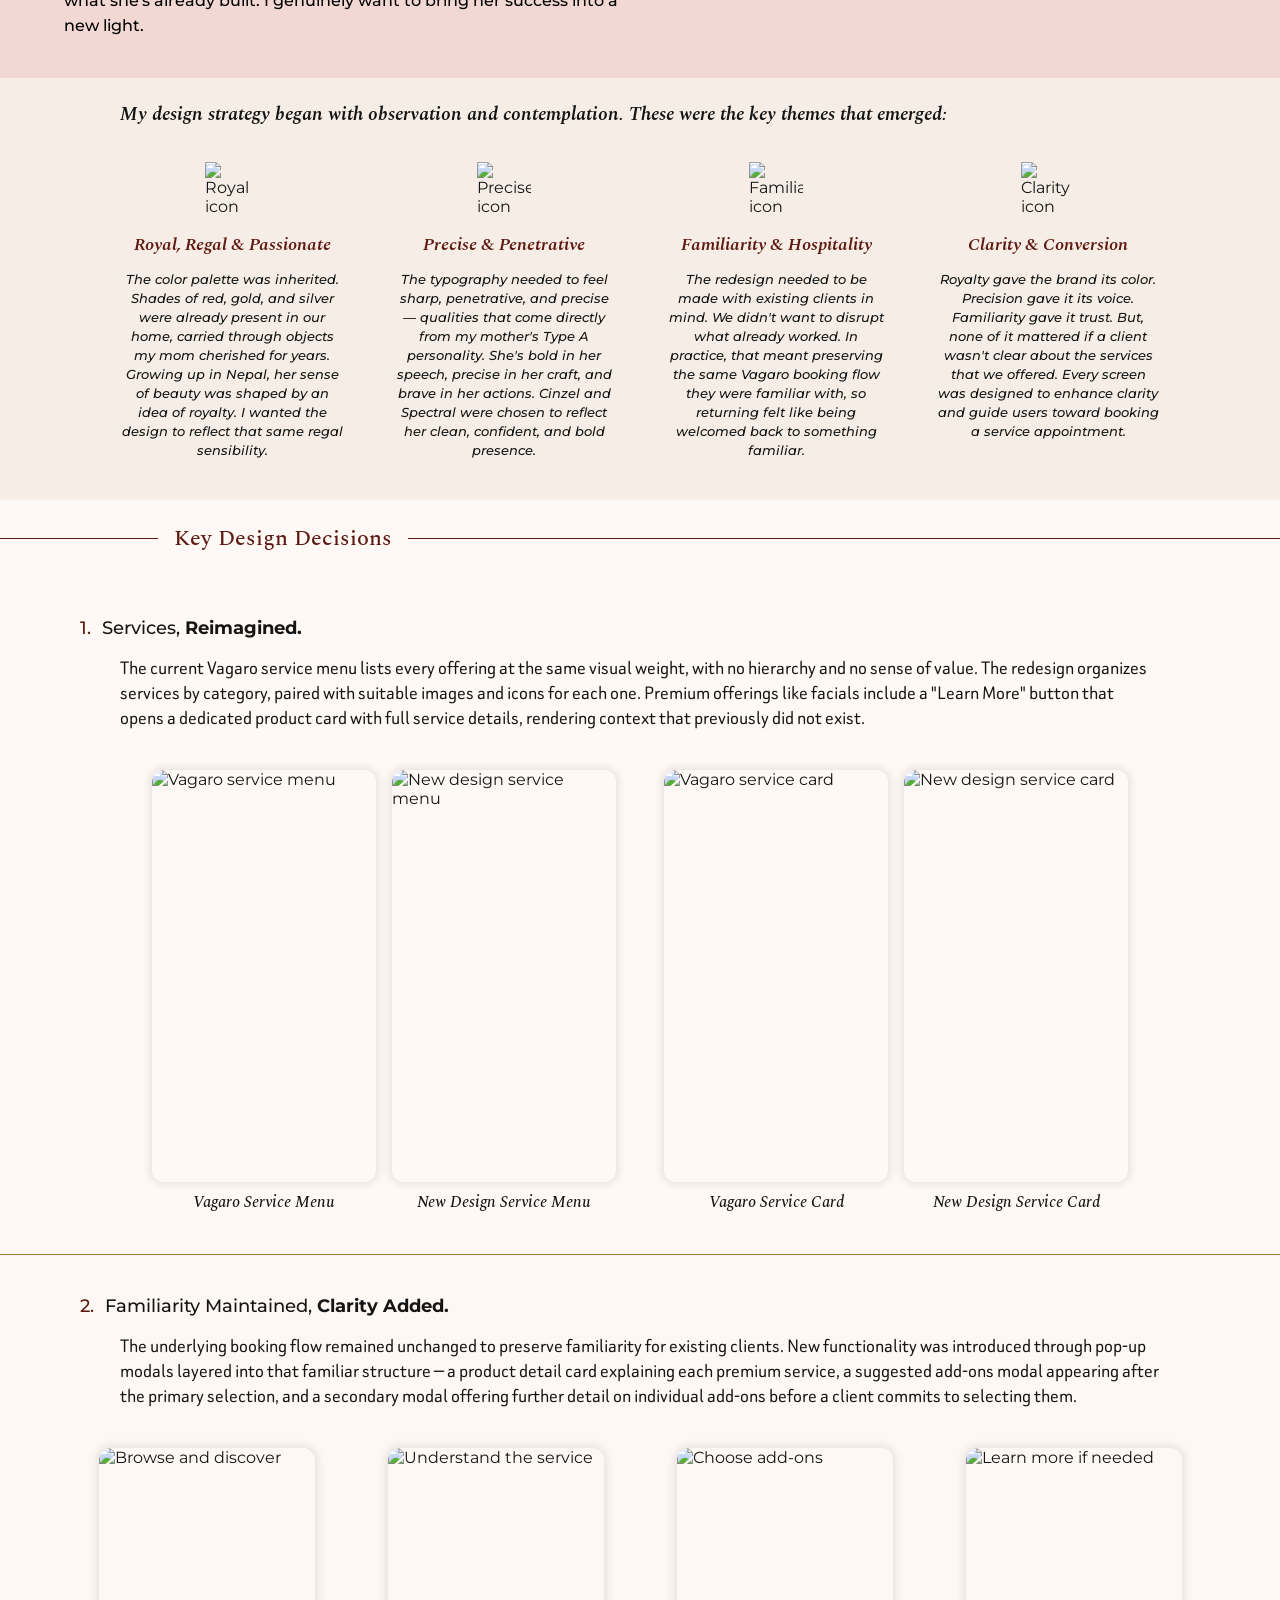
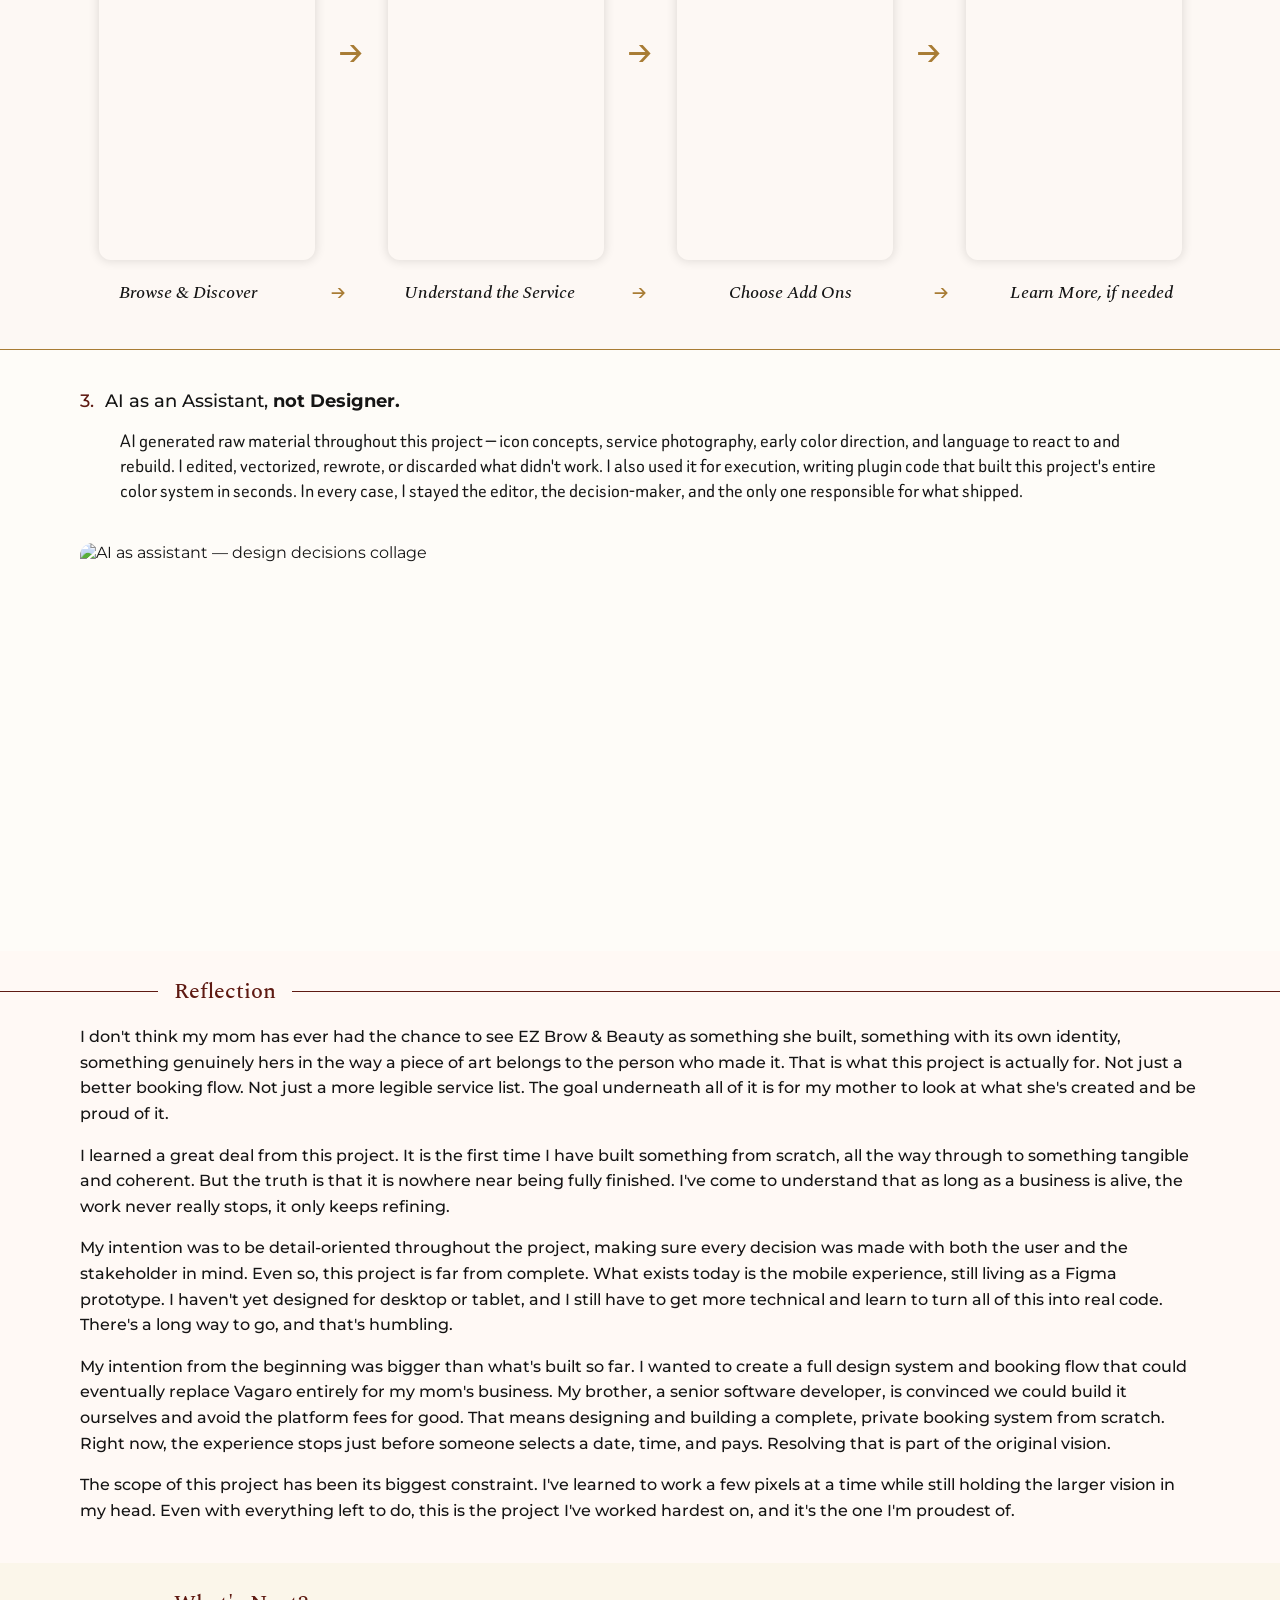
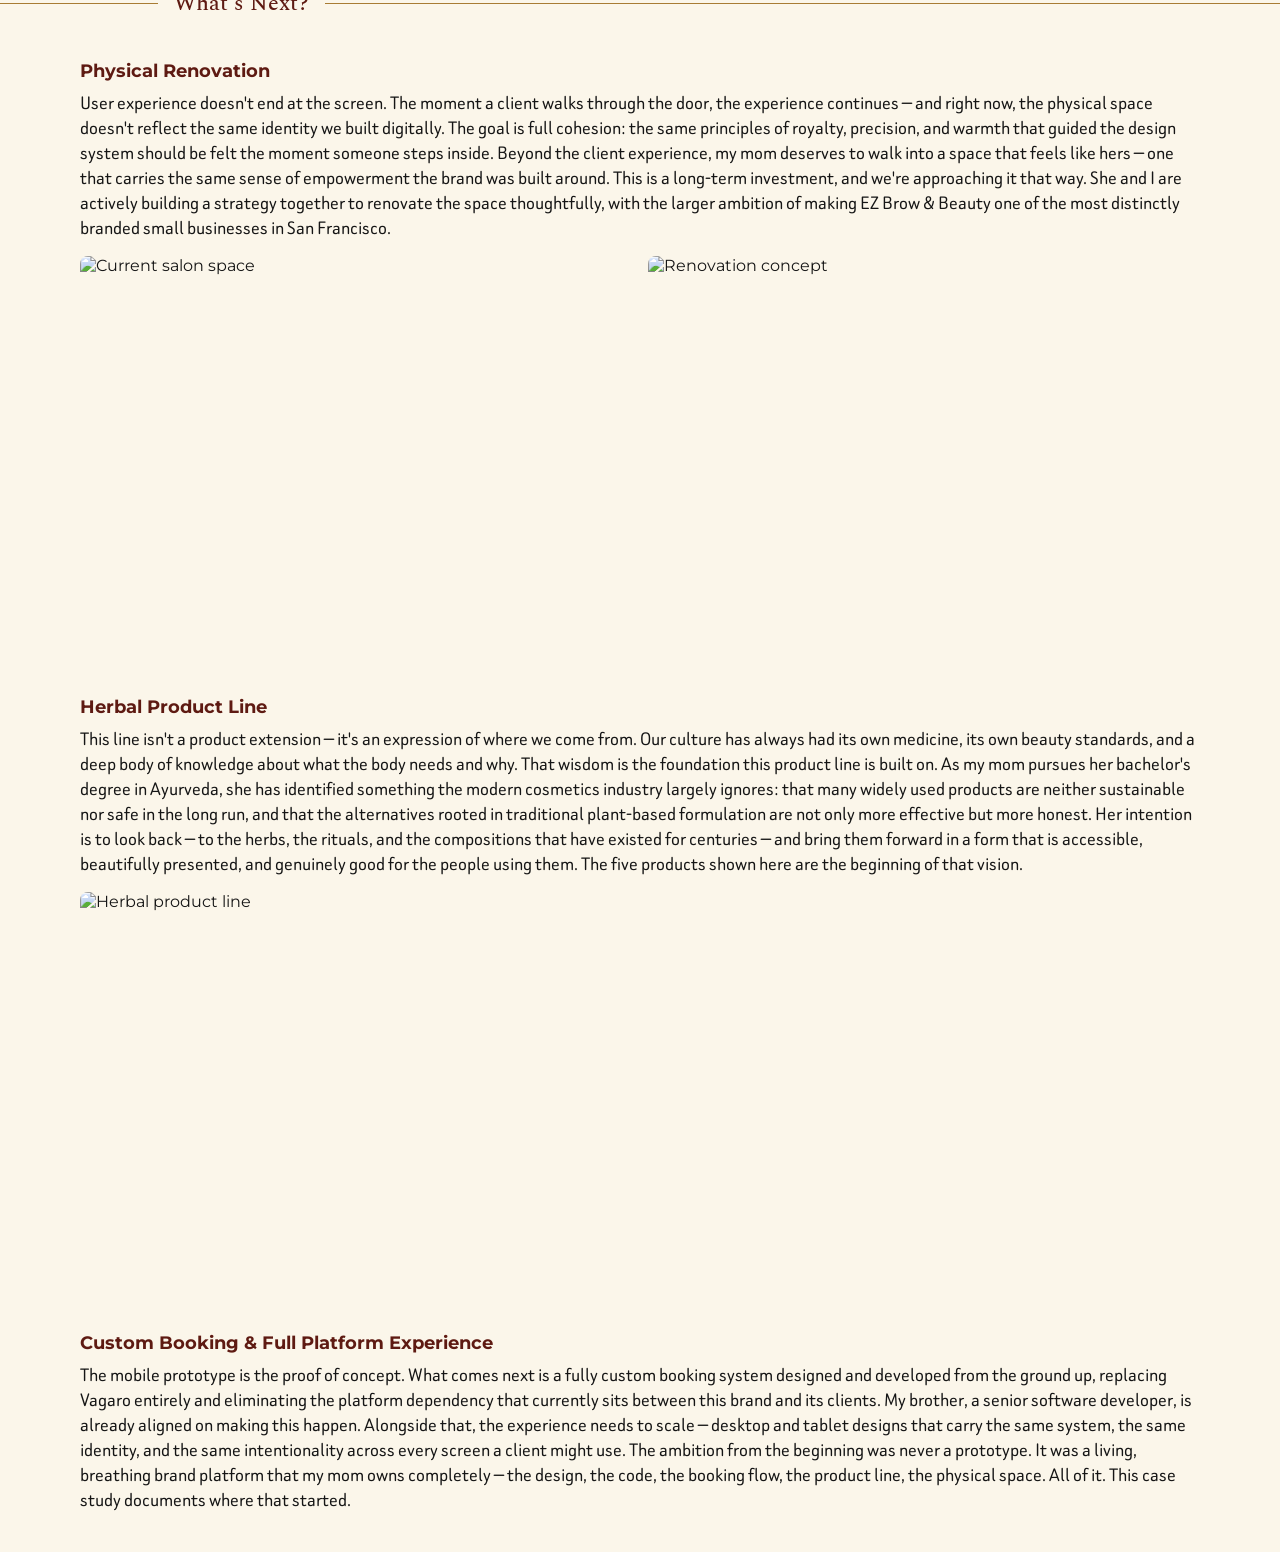
==== commit ff580d0c: "Refine header, info bar, and move quote into screens section - Scale header down 25%: logo 123x87, t" ====
--- a/newest_version/index.html
+++ b/newest_version/index.html
@@ -35,12 +35,23 @@
     </div>
   </section>
 
-  <!-- ══════════════════════════ AMBITION QUOTE ═══════════════════════ -->
-  <section class="quote-section">
-    <p class="quote-text">
-      &ldquo;My ambition is <em>simple &amp; unreasonable</em> in equal measure<br>
-      — to build the best branded small business in San Francisco.&rdquo;
-    </p>
+  <!-- ═══════════════════════ MOBILE SCREENS STRIP ══════════════════════ -->
+  <section class="screens-strip">
+    <p class="screens-quote">&ldquo;My ambition is <em>simple &amp; unreasonable</em> in equal measure — to build the best branded small business in San Francisco.&rdquo;</p>
+    <div class="screens-row">
+      <div class="screen screen--tall">
+        <img src="https://www.figma.com/api/mcp/asset/071799f5-a55d-402e-9af8-dc54319677e8" alt="Home screen" />
+      </div>
+      <div class="screen screen--mid">
+        <img src="https://www.figma.com/api/mcp/asset/292384b9-3f2a-46bd-b73b-e5c195dba86b" alt="Service list screen" />
+      </div>
+      <div class="screen screen--mid">
+        <img src="https://www.figma.com/api/mcp/asset/4c065664-c4e8-41f6-9985-4d848ad4c6ba" alt="Add-on overlay screen" />
+      </div>
+      <div class="screen screen--tall">
+        <img src="https://www.figma.com/api/mcp/asset/c148eaa5-52ee-4553-aa0e-6a37d2c882bc" alt="Cart screen" />
+      </div>
+    </div>
   </section>
 
   <!-- ═══════════════════════ PROJECT OVERVIEW ═══════════════════════ -->
@@ -72,22 +83,6 @@
         <h3 class="col-heading">Delivery</h3>
         <p class="col-text">A fully designed mobile menu and cart-building experience. The system preserves and strengthens the existing brand identity, while making clear offerings, with pricing &amp; service information in detail.</p>
       </div>
-    </div>
-  </section>
-
-  <!-- ═══════════════════════ MOBILE SCREENS STRIP ══════════════════════ -->
-  <section class="screens-strip">
-    <div class="screen screen--tall">
-      <img src="https://www.figma.com/api/mcp/asset/071799f5-a55d-402e-9af8-dc54319677e8" alt="Home screen" />
-    </div>
-    <div class="screen screen--mid">
-      <img src="https://www.figma.com/api/mcp/asset/292384b9-3f2a-46bd-b73b-e5c195dba86b" alt="Service list screen" />
-    </div>
-    <div class="screen screen--mid">
-      <img src="https://www.figma.com/api/mcp/asset/4c065664-c4e8-41f6-9985-4d848ad4c6ba" alt="Add-on overlay screen" />
-    </div>
-    <div class="screen screen--tall">
-      <img src="https://www.figma.com/api/mcp/asset/c148eaa5-52ee-4553-aa0e-6a37d2c882bc" alt="Cart screen" />
     </div>
   </section>
 
--- a/newest_version/style.css
+++ b/newest_version/style.css
@@ -1,25 +1,128 @@
 /* ═══════════════════════════════════════════════════════════
    EZ BROW & BEAUTY — CASE STUDY
-   Design tokens pulled directly from Figma
+   Design tokens synced from Figma Variables (Portfolio Content)
+   90 tokens across 10 color groups
 ═══════════════════════════════════════════════════════════ */
 
 :root {
-  --harvest-gold:     #a87c34;
+
+  /* ── Ink ──────────────────────────────────────────────── */
+  --ink-950: #0b0b0b;
+  --ink-900: #151515;
+  --ink-800: #2a2a2a;
+  --ink-700: #404040;
+  --ink-600: #595959;
+  --ink-500: #737373;
+  --ink-400: #8e8e8e;
+  --ink-300: #a9a9a9;
+  --ink-200: #c5c5c5;
+  --ink-100: #e2e2e2;
+
+  /* ── Surface ──────────────────────────────────────────── */
+  --surface-900: #8a8176;
+  --surface-800: #a59c91;
+  --surface-700: #c0b7ac;
+  --surface-600: #d6cdc2;
+  --surface-500: #e7ded3;
+  --surface-400: #f0e8de;
+  --surface-300: #f6efe6;
+  --surface-200: #faf4ec;
+  --surface-100: #fbf6ea;
+  --surface-50:  #fefcf8;
+
+  /* ── Oxide Red ────────────────────────────────────────── */
+  --oxide-red-900: #3f120c;
+  --oxide-red-800: #5e1a12;
+  --oxide-red-700: #8d2318;
+  --oxide-red-600: #a64532;
+  --oxide-red-500: #bf6a56;
+  --oxide-red-300: #d8a093;
+  --oxide-red-100: #f1d8d2;
+
+  /* ── Clay Brown ───────────────────────────────────────── */
+  --clay-brown-900: #3e2617;
+  --clay-brown-800: #573421;
+  --clay-brown-700: #724632;
+  --clay-brown-600: #8c5a3e;
+  --clay-brown-500: #a87355;
+  --clay-brown-400: #c19a7d;
+  --clay-brown-300: #d7bca5;
+  --clay-brown-200: #ead8c8;
+  --clay-brown-100: #f6eee6;
+
+  /* ── Terracotta ───────────────────────────────────────── */
+  --terracotta-900: #a8653f;
+  --terracotta-800: #c27e57;
+  --terracotta-700: #eaa376;
+  --terracotta-600: #f0b58f;
+  --terracotta-500: #f5c7a8;
+  --terracotta-400: #f8d7be;
+  --terracotta-300: #fbe6d6;
+  --terracotta-200: #fdf1ea;
+  --terracotta-100: #fff9f5;
+
+  /* ── Linen ────────────────────────────────────────────── */
+  --linen-900: #6e5a4c;
+  --linen-800: #8b7464;
+  --linen-700: #a88e7d;
+  --linen-600: #c3a899;
+  --linen-500: #eed1be;
+  --linen-400: #f2dbcb;
+  --linen-300: #f6e5d8;
+  --linen-200: #faefe7;
+  --linen-100: #fdf8f4;
+
+  /* ── Harvest Gold ─────────────────────────────────────── */
+  --harvest-gold-900: #a87c34;
+  --harvest-gold-800: #c99d52;
+  --harvest-gold-700: #facf8a;
+  --harvest-gold-600: #fbd79c;
+  --harvest-gold-500: #fce0af;
+  --harvest-gold-400: #fde8c3;
+  --harvest-gold-300: #fdf0d6;
+  --harvest-gold-200: #fef7e9;
   --harvest-gold-100: #fffdf7;
-  --ink:              #151515;
-  --ink-200:          #c5c5c5;
-  --oxide-red:        #5e1a12;
-  --oxide-red-900:    #3f120c;
-  --oxide-red-dark:   #8d2318;
-  --linen-300:        #f6e5d8;
-  --linen-100:        #fdf8f4;
-  --surface-300:      #f6efe6;
-  --surface-100:      #fbf6ea;
-  --surface-50:       #fefcf8;
-  --clay-100:         #f6eee6;
-  --oxide-red-100:    #f1d8d2;
-  --terracotta-100:   #fff9f5;
-  --white:            #ffffff;
+
+  /* ── Saffron ──────────────────────────────────────────── */
+  --saffron-900: #c49000;
+  --saffron-800: #e0b21a;
+  --saffron-700: #ffda70;
+  --saffron-600: #ffe082;
+  --saffron-500: #ffe890;
+  --saffron-400: #fff0a8;
+  --saffron-300: #fff6c2;
+  --saffron-200: #fffbe0;
+  --saffron-100: #fffef5;
+
+  /* ── Botanical Green ──────────────────────────────────── */
+  --botanical-green-900: #1f3b2a;
+  --botanical-green-800: #2f5a3f;
+  --botanical-green-700: #4e7c59;
+  --botanical-green-600: #62936d;
+  --botanical-green-500: #79a884;
+  --botanical-green-400: #94be9e;
+  --botanical-green-300: #b4d3bb;
+  --botanical-green-200: #d6e8d9;
+  --botanical-green-100: #eef5ef;
+
+  /* ── Mineral Blue ─────────────────────────────────────── */
+  --mineral-blue-900: #1b2f40;
+  --mineral-blue-800: #2a455a;
+  --mineral-blue-700: #3f5e7a;
+  --mineral-blue-600: #54748f;
+  --mineral-blue-500: #6c8ba6;
+  --mineral-blue-400: #8aa7be;
+  --mineral-blue-300: #adc3d6;
+  --mineral-blue-200: #d4e2ed;
+  --mineral-blue-100: #eff4f8;
+
+  /* ── Aliases (keeps existing CSS working) ─────────────── */
+  --ink:            var(--ink-900);
+  --harvest-gold:   var(--harvest-gold-900);
+  --oxide-red:      var(--oxide-red-800);
+  --oxide-red-dark: var(--oxide-red-700);
+  --clay-100:       var(--clay-brown-100);
+  --white: #ffffff;
 }
 
 /* ─── RESET ─────────────────────────────────────────────── */
@@ -44,14 +147,13 @@
 .section-title {
   display: flex;
   align-items: center;
-  gap: 20px;
-  width: 100%;
-  padding: 0 0 0 0;
+  gap: 16px;
+  width: 100%;
 }
 
 .title-line {
   flex-shrink: 0;
-  width: 197px;
+  width: 158px;
   height: 1px;
   background: var(--ink-200);
 }
@@ -67,7 +169,7 @@
 .section-heading {
   font-family: 'Spectral', serif;
   font-weight: 500;
-  font-size: 28px;
+  font-size: 22px;
   line-height: normal;
   color: var(--ink);
   white-space: nowrap;
@@ -83,22 +185,22 @@
   display: flex;
   align-items: center;
   justify-content: center;
-  gap: 10px;
-  padding: 20px;
+  gap: 24px;
+  padding: 30px 36px;
   background: var(--harvest-gold-100);
 }
 
 .header-logo {
-  width: 82px;
-  height: auto;
+  width: 123px;
+  height: 87px;
   flex-shrink: 0;
 }
 
 .header-title {
   font-family: 'Cinzel', serif;
   font-weight: 500;
-  font-size: 56px;
-  line-height: normal;
+  font-size: 68px;
+  line-height: 1;
   color: var(--ink);
   white-space: nowrap;
 }
@@ -112,37 +214,43 @@
 .info-bar {
   display: flex;
   align-items: center;
-  justify-content: space-between;
-  max-width: 1055px;
-  width: calc(100% - 80px);
-  margin: 0 auto 0;
-  padding: 21px 41px;
-  background: var(--surface-300);
-  border: 1px solid var(--ink-200);
-  border-radius: 20px;
-  box-shadow: 4px 4px 2px rgba(0,0,0,.1);
+  justify-content: center;
+  gap: 80px;
+  width: 100%;
+  padding: 12px 80px;
+  border-top: 1px solid transparent;
+  border-bottom: 1px solid transparent;
+  border-left: none;
+  border-right: none;
+  border-radius: 0;
+  background:
+    linear-gradient(var(--harvest-gold-200), var(--harvest-gold-200)) padding-box,
+    linear-gradient(90deg, var(--harvest-gold), var(--saffron-700) 50%, var(--harvest-gold)) border-box;
+  box-shadow:
+    0 2px 6px rgba(94, 26, 18, 0.18),
+    0 6px 20px rgba(63, 18, 12, 0.09);
 }
 
 .info-item {
   display: flex;
   flex-direction: column;
   align-items: center;
-  gap: 2px;
+  gap: 1px;
 }
 
 .info-label {
   font-family: 'Spectral SC', serif;
   font-weight: 600;
-  font-size: 22px;
+  font-size: 18px;
   line-height: 1.33;
-  color: var(--harvest-gold);
+  color: var(--harvest-gold-900);
 }
 
 .info-value {
   font-family: 'Spectral', serif;
   font-weight: 500;
-  font-size: 22px;
-  line-height: 1.59;
+  font-size: 19px;
+  line-height: 1.4;
   color: var(--ink);
 }
 
@@ -151,10 +259,10 @@
    AMBITION QUOTE
 ═══════════════════════════════════════════════════════════ */
 .quote-section {
-  max-width: 1055px;
-  width: calc(100% - 80px);
+  max-width: 844px;
+  width: calc(100% - 64px);
   margin: 0 auto;
-  padding: 50px 120px 30px;
+  padding: 40px 96px 24px;
   text-align: center;
 }
 
@@ -162,7 +270,7 @@
   font-family: 'Spectral', serif;
   font-weight: 500;
   font-style: italic;
-  font-size: 26px;
+  font-size: 21px;
   line-height: 1.45;
   color: var(--ink);
 }
@@ -175,7 +283,7 @@
   display: flex;
   flex-direction: column;
   align-items: center;
-  padding: 10px 0 30px;
+  padding: 8px 0 24px;
   width: 100%;
 }
 
@@ -184,36 +292,39 @@
   margin-bottom: 0;
 }
 
+.overview-section .title-line    { background: var(--harvest-gold-900); }
+.overview-section .section-heading { color: var(--ink-800); }
+
 .overview-columns {
   display: flex;
-  gap: 50px;
+  gap: 40px;
   align-items: flex-start;
   justify-content: center;
   width: 100%;
-  padding: 20px 60px;
+  padding: 16px 48px;
 }
 
 .overview-col {
   display: flex;
   flex-direction: column;
   align-items: center;
-  gap: 14px;
-  padding: 20px;
-  width: 380px;
+  gap: 11px;
+  padding: 16px;
+  width: 304px;
   flex-shrink: 0;
 }
 
 .overview-col--delivery {
   background: var(--linen-300);
   border: 1px solid var(--oxide-red-900);
-  border-radius: 30px;
+  border-radius: 24px;
   box-shadow: inset 0 0 4px 2px rgba(0,0,0,.25);
-  width: 400px;
+  width: 320px;
 }
 
 .col-icon {
-  width: 50px;
-  height: 50px;
+  width: 40px;
+  height: 40px;
   display: flex;
   align-items: center;
   justify-content: center;
@@ -224,7 +335,7 @@
 .col-heading {
   font-family: 'Montserrat', sans-serif;
   font-weight: 600;
-  font-size: 20px;
+  font-size: 16px;
   line-height: normal;
   color: var(--oxide-red);
   text-align: center;
@@ -233,7 +344,7 @@
 .col-text {
   font-family: 'Beiruti', sans-serif;
   font-weight: 500;
-  font-size: 22px;
+  font-size: 18px;
   line-height: 1.45;
   color: var(--ink);
   text-align: center;
@@ -245,14 +356,34 @@
 ═══════════════════════════════════════════════════════════ */
 .screens-strip {
   display: flex;
-  align-items: center;
-  justify-content: center;
-  gap: 40px;
-  width: 100%;
-  padding: 45px 0;
+  flex-direction: column;
+  align-items: center;
+  gap: 32px;
+  width: 100%;
+  padding: 36px 0;
   background: var(--surface-300);
   border-top: 1px solid var(--harvest-gold);
   border-bottom: 1px solid var(--harvest-gold);
+}
+
+.screens-quote {
+  font-family: 'Spectral', serif;
+  font-weight: 500;
+  font-style: italic;
+  font-size: 21px;
+  line-height: 1;
+  color: var(--ink);
+  text-align: center;
+  white-space: nowrap;
+  padding: 16px 0;
+}
+
+.screens-row {
+  display: flex;
+  align-items: center;
+  justify-content: center;
+  gap: 32px;
+  width: 100%;
 }
 
 .screen img {
@@ -269,13 +400,13 @@
 }
 
 .screen--tall img {
-  height: 560px;
+  height: 448px;
   width: auto;
   border-radius: 12px;
 }
 
 .screen--mid img {
-  height: 480px;
+  height: 384px;
   width: auto;
   border-radius: 8px;
 }
@@ -289,34 +420,34 @@
   display: flex;
   flex-direction: column;
   align-items: center;
-  padding: 30px 0;
+  padding: 24px 0;
   width: 100%;
 }
 
 .starting-section .section-title {
-  padding: 0 80px;
-  margin-bottom: 20px;
+  padding: 0 64px;
+  margin-bottom: 16px;
 }
 
 .starting-content {
   display: flex;
   align-items: flex-start;
   justify-content: space-between;
-  gap: 60px;
-  padding: 20px 80px;
+  gap: 48px;
+  padding: 16px 64px;
   width: 100%;
 }
 
 .starting-text {
-  flex: 0 0 700px;
-  max-width: 700px;
+  flex: 0 0 560px;
+  max-width: 560px;
 }
 
 .starting-text p {
   font-family: 'Montserrat', sans-serif;
   font-weight: 500;
-  font-size: 20px;
-  line-height: 31px;
+  font-size: 16px;
+  line-height: 25px;
   color: #000;
 }
 
@@ -327,7 +458,7 @@
 
 .starting-image img {
   width: 100%;
-  height: 395px;
+  height: 316px;
   object-fit: cover;
   border-radius: 4px;
 }
@@ -341,7 +472,7 @@
   display: flex;
   flex-direction: column;
   align-items: center;
-  padding: 20px 40px;
+  padding: 16px 32px;
   width: 100%;
 }
 
@@ -349,21 +480,21 @@
   font-family: 'Spectral', serif;
   font-weight: 600;
   font-style: italic;
-  font-size: 24px;
-  line-height: 31px;
-  color: var(--ink);
-  width: 100%;
-  max-width: 1360px;
-  padding: 10px 30px;
+  font-size: 19px;
+  line-height: 25px;
+  color: var(--ink);
+  width: 100%;
+  max-width: 1088px;
+  padding: 8px 24px;
 }
 
 .themes-grid {
   display: flex;
-  gap: 60px;
+  gap: 48px;
   align-items: flex-start;
   justify-content: center;
-  padding: 30px;
-  max-width: 1360px;
+  padding: 24px;
+  max-width: 1088px;
   width: 100%;
 }
 
@@ -371,27 +502,27 @@
   display: flex;
   flex-direction: column;
   align-items: center;
-  gap: 16px;
-  width: 280px;
+  gap: 13px;
+  width: 224px;
   flex-shrink: 0;
 }
 
 .theme-icon {
-  width: 75px;
-  height: 75px;
+  width: 60px;
+  height: 60px;
   display: flex;
   align-items: center;
   justify-content: center;
 }
 
-.theme-icon img { width: 68px; height: 68px; object-fit: contain; }
+.theme-icon img { width: 54px; height: 54px; object-fit: contain; }
 
 .theme-heading {
   font-family: 'Spectral', serif;
   font-weight: 600;
   font-style: italic;
-  font-size: 22px;
-  line-height: 31px;
+  font-size: 18px;
+  line-height: 25px;
   color: var(--oxide-red);
   text-align: center;
 }
@@ -400,8 +531,8 @@
   font-family: 'Montserrat', sans-serif;
   font-weight: 500;
   font-style: italic;
-  font-size: 16px;
-  line-height: 24px;
+  font-size: 13px;
+  line-height: 19px;
   color: var(--ink);
   text-align: center;
 }
@@ -421,10 +552,10 @@
 .decisions-title-bar {
   display: flex;
   align-items: center;
-  gap: 20px;
+  gap: 16px;
   width: 100%;
   background: var(--terracotta-100);
-  padding: 28px 0;
+  padding: 22px 0;
 }
 
 .decisions-title-bar .title-line { background: var(--oxide-red); }
@@ -435,7 +566,7 @@
   flex-direction: column;
   align-items: flex-start;
   width: 100%;
-  padding: 50px 100px;
+  padding: 40px 80px;
 }
 
 .decision--1 { background: var(--terracotta-100); border-bottom: 1px solid var(--harvest-gold); }
@@ -445,15 +576,15 @@
 .decision-header {
   display: flex;
   flex-direction: column;
-  gap: 20px;
-  width: 100%;
-  margin-bottom: 50px;
+  gap: 16px;
+  width: 100%;
+  margin-bottom: 40px;
 }
 
 .decision-number-heading {
   font-family: 'Montserrat', sans-serif;
   font-weight: 500;
-  font-size: 22px;
+  font-size: 18px;
   line-height: normal;
   color: var(--ink);
 }
@@ -468,16 +599,16 @@
 .decision-body {
   font-family: 'Beiruti', sans-serif;
   font-weight: 400;
-  font-size: 26px;
+  font-size: 21px;
   line-height: normal;
   color: var(--ink);
-  padding: 0 50px;
+  padding: 0 40px;
 }
 
 /* ── Decision 1: 2×2 compare grid ── */
 .decision-screens--2x2 {
   display: flex;
-  gap: 60px;
+  gap: 48px;
   align-items: flex-end;
   justify-content: center;
   width: 100%;
@@ -485,7 +616,7 @@
 
 .screen-compare-group {
   display: flex;
-  gap: 20px;
+  gap: 16px;
   align-items: flex-end;
 }
 
@@ -493,13 +624,13 @@
   display: flex;
   flex-direction: column;
   align-items: center;
-  gap: 10px;
-  width: 280px;
+  gap: 8px;
+  width: 224px;
 }
 
 .compare-screen {
-  width: 280px;
-  height: 515px;
+  width: 224px;
+  height: 412px;
   border-radius: 12px;
   box-shadow: 0 0 10px 2px rgba(0,0,0,.1);
   overflow: hidden;
@@ -516,7 +647,7 @@
   font-family: 'Spectral', serif;
   font-weight: 500;
   font-style: italic;
-  font-size: 20px;
+  font-size: 16px;
   line-height: normal;
   color: var(--ink);
   text-align: center;
@@ -528,14 +659,13 @@
   align-items: center;
   justify-content: space-between;
   width: 100%;
-  gap: 0;
 }
 
 .flow-step { flex: 1; display: flex; justify-content: center; }
 
 .flow-screen {
-  width: 270px;
-  height: 515px;
+  width: 216px;
+  height: 412px;
   border-radius: 12px;
   box-shadow: 0 0 10px 2px rgba(0,0,0,.1);
   overflow: hidden;
@@ -551,12 +681,12 @@
 .flow-arrow {
   font-family: 'Spectral', serif;
   font-style: italic;
-  font-size: 45px;
+  font-size: 36px;
   color: var(--harvest-gold);
   flex-shrink: 0;
   text-align: center;
   line-height: 1;
-  padding: 0 8px;
+  padding: 0 6px;
 }
 
 .flow-labels {
@@ -564,22 +694,22 @@
   align-items: center;
   justify-content: space-between;
   width: 100%;
-  padding: 20px 0 0;
+  padding: 16px 0 0;
   font-family: 'Spectral', serif;
   font-weight: 500;
   font-style: italic;
+  font-size: 18px;
+  color: var(--ink);
+  text-align: center;
+}
+
+.flow-labels span { width: 216px; flex-shrink: 0; }
+
+.flow-label-arrow {
   font-size: 22px;
-  color: var(--ink);
-  text-align: center;
-}
-
-.flow-labels span { width: 270px; flex-shrink: 0; }
-
-.flow-label-arrow {
-  font-size: 28px;
   color: var(--harvest-gold);
   width: auto !important;
-  padding: 0 8px;
+  padding: 0 6px;
 }
 
 /* ── Decision 3: Wide image ── */
@@ -591,7 +721,7 @@
 
 .decision-wide-image img {
   width: 100%;
-  height: 460px;
+  height: 368px;
   object-fit: cover;
   border-radius: 12px;
   display: block;
@@ -606,28 +736,28 @@
   display: flex;
   flex-direction: column;
   align-items: center;
-  padding: 30px 0 50px;
-  width: 100%;
-  gap: 10px;
+  padding: 24px 0 40px;
+  width: 100%;
+  gap: 8px;
 }
 
 .reflection-section .section-title {
   padding: 0;
-  margin-bottom: 10px;
+  margin-bottom: 8px;
 }
 
 .reflection-body {
-  max-width: calc(100% - 200px);
-  display: flex;
-  flex-direction: column;
-  gap: 20px;
+  max-width: calc(100% - 160px);
+  display: flex;
+  flex-direction: column;
+  gap: 16px;
 }
 
 .reflection-body p {
   font-family: 'Montserrat', sans-serif;
   font-weight: 500;
-  font-size: 20px;
-  line-height: normal;
+  font-size: 16px;
+  line-height: 1.6;
   color: var(--ink);
 }
 
@@ -640,8 +770,8 @@
   display: flex;
   flex-direction: column;
   align-items: center;
-  padding: 30px 0 50px;
-  gap: 30px;
+  padding: 24px 0 40px;
+  gap: 24px;
   width: 100%;
 }
 
@@ -650,9 +780,9 @@
 .next-item {
   display: flex;
   flex-direction: column;
-  gap: 20px;
-  width: 100%;
-  padding: 20px 100px;
+  gap: 16px;
+  width: 100%;
+  padding: 16px 80px;
 }
 
 .next-item--text-only { padding-bottom: 0; }
@@ -660,13 +790,13 @@
 .next-text {
   display: flex;
   flex-direction: column;
-  gap: 10px;
+  gap: 8px;
 }
 
 .next-heading {
   font-family: 'Montserrat', sans-serif;
   font-weight: 700;
-  font-size: 22px;
+  font-size: 18px;
   line-height: normal;
   color: var(--oxide-red);
 }
@@ -674,7 +804,7 @@
 .next-body {
   font-family: 'Beiruti', sans-serif;
   font-weight: 400;
-  font-size: 26px;
+  font-size: 21px;
   line-height: normal;
   color: var(--ink);
 }
@@ -683,20 +813,45 @@
 
 .next-images--pair {
   display: flex;
-  gap: 20px;
+  gap: 16px;
   justify-content: space-between;
 }
 
 .next-images--pair img {
-  width: calc(50% - 10px);
-  height: 480px;
+  width: calc(50% - 8px);
+  height: 384px;
   object-fit: cover;
   border-radius: 8px;
 }
 
 .next-images--wide img {
   width: 100%;
-  height: 480px;
+  height: 384px;
   object-fit: cover;
   border-radius: 8px;
 }
+
+
+/* ═══════════════════════════════════════════════════════════
+   RESPONSIVE BREAKPOINTS
+   How this works: CSS reads top-to-bottom. Everything above
+   is the "desktop default." Media queries below only activate
+   when the screen matches the condition — they override just
+   what needs to change, nothing else.
+═══════════════════════════════════════════════════════════ */
+
+/* ── Tablet: 480px – 900px ──────────────────────────────── */
+@media (max-width: 900px) {
+  .site-header { gap: 16px; padding: 22px 24px; }
+  .header-logo { width: 92px; height: 65px; }
+  .header-title { font-size: 50px; }
+  .screens-quote { white-space: normal; font-size: 15px; padding: 0 24px; text-align: center; }
+}
+
+/* ── Mobile: 0 – 480px ──────────────────────────────────── */
+@media (max-width: 480px) {
+  .site-header { gap: 16px; padding: 20px 24px; }
+  .header-logo { width: 82px; height: 58px; }
+  .header-title { font-size: 45px; white-space: normal; line-height: 1.05; }
+  .screens-quote { white-space: normal; font-size: 14px; padding: 0 20px; }
+}
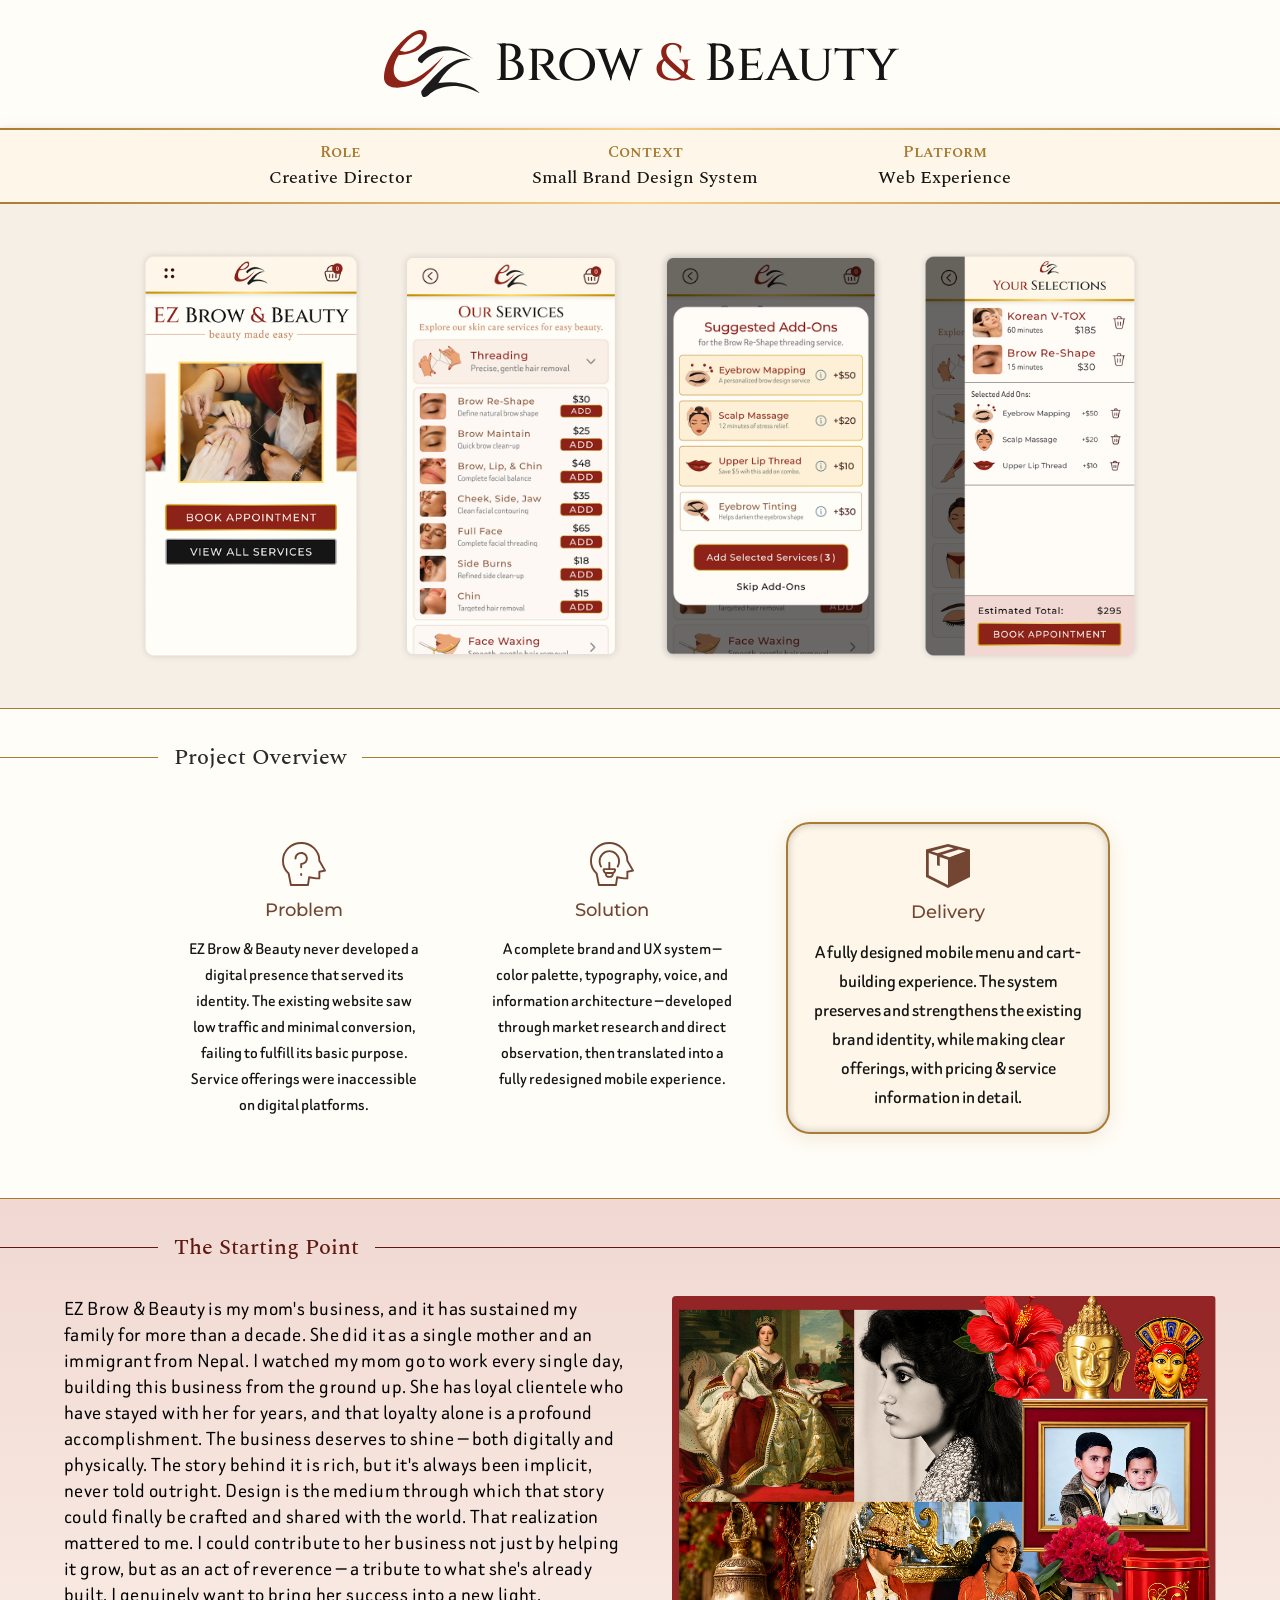
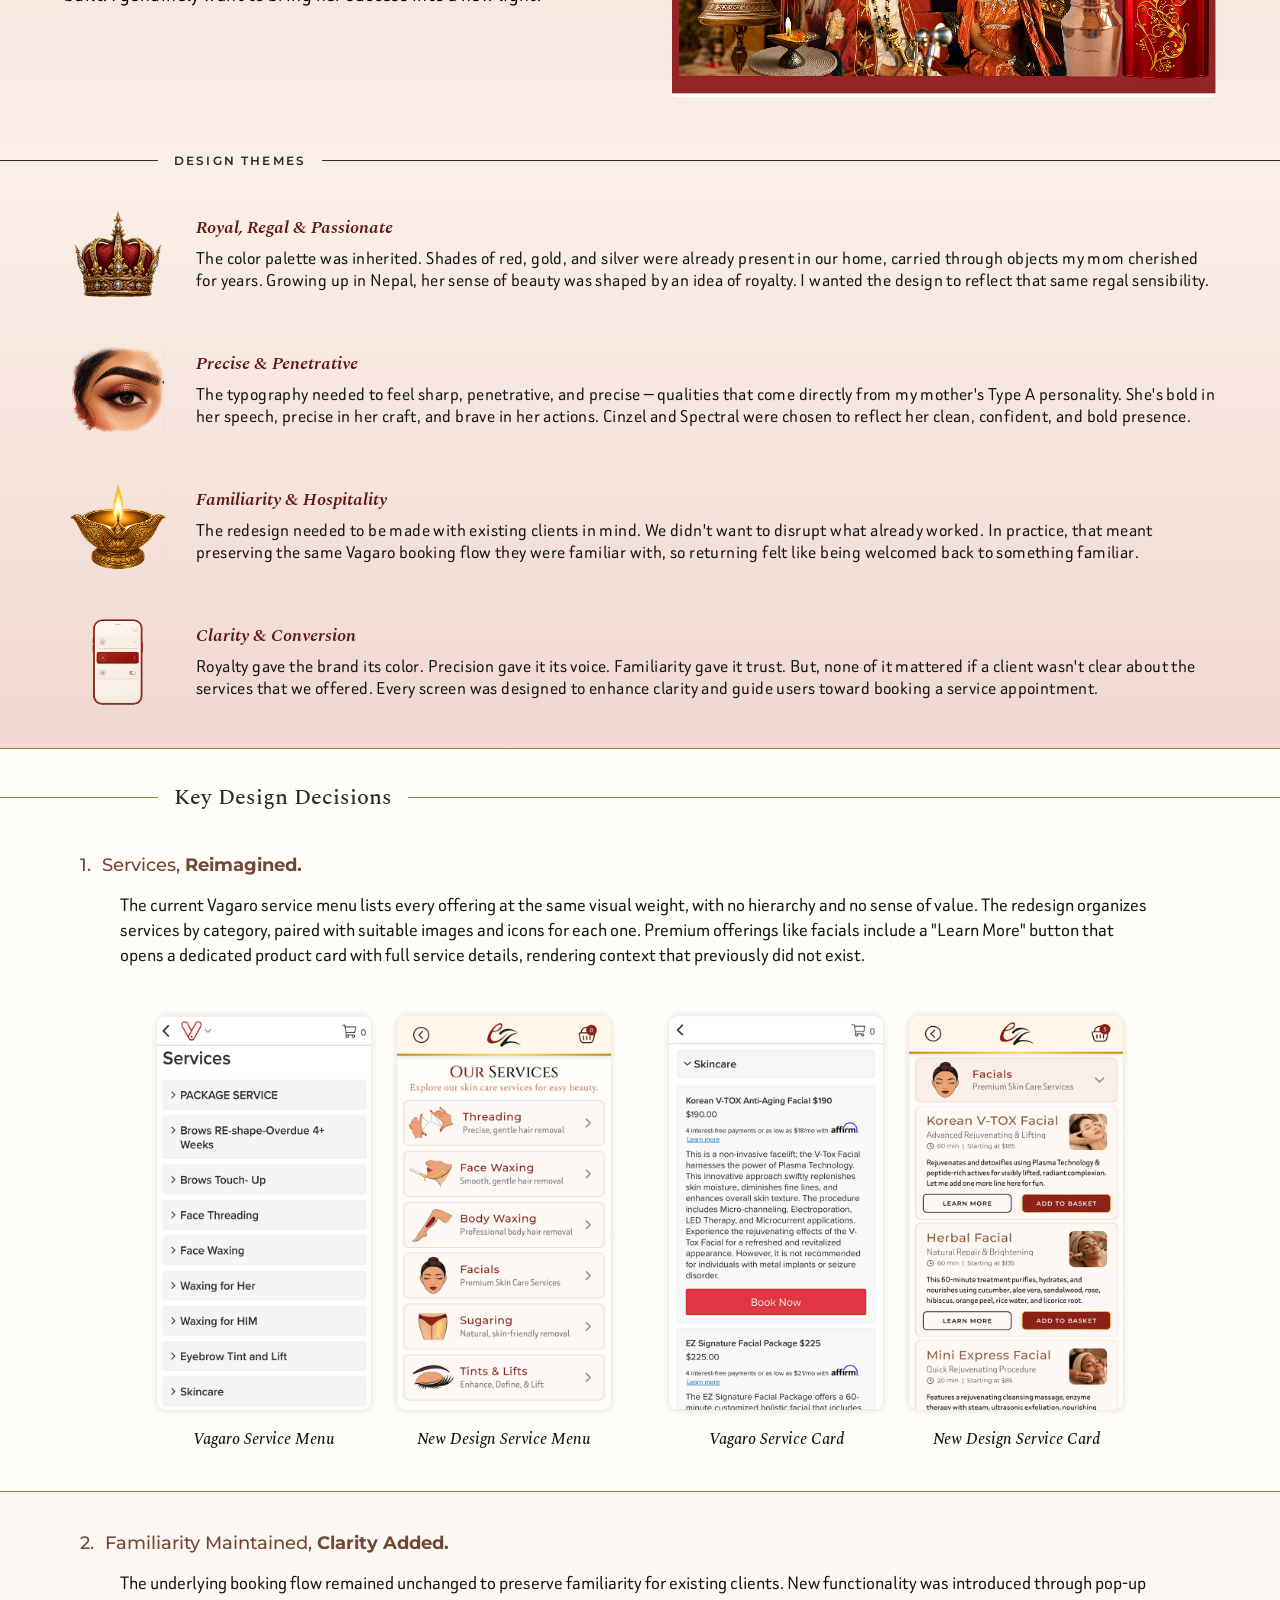
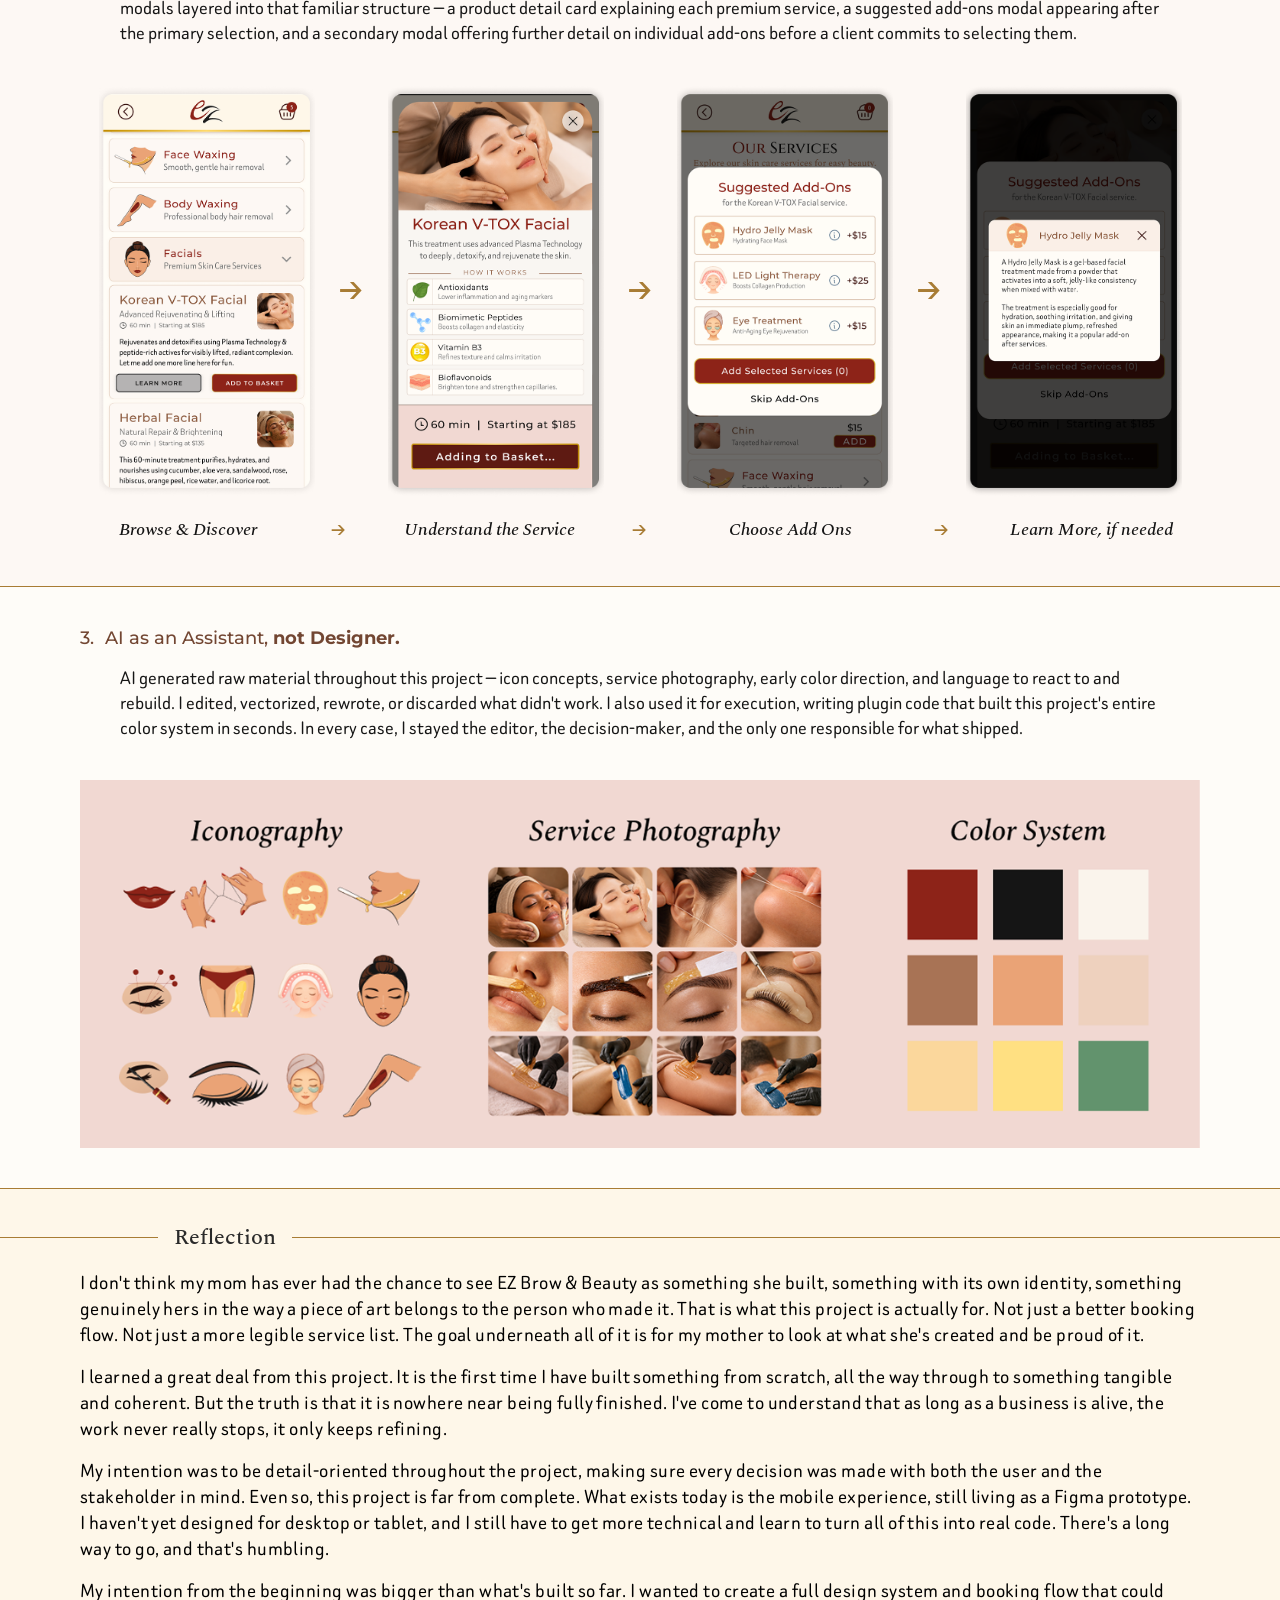
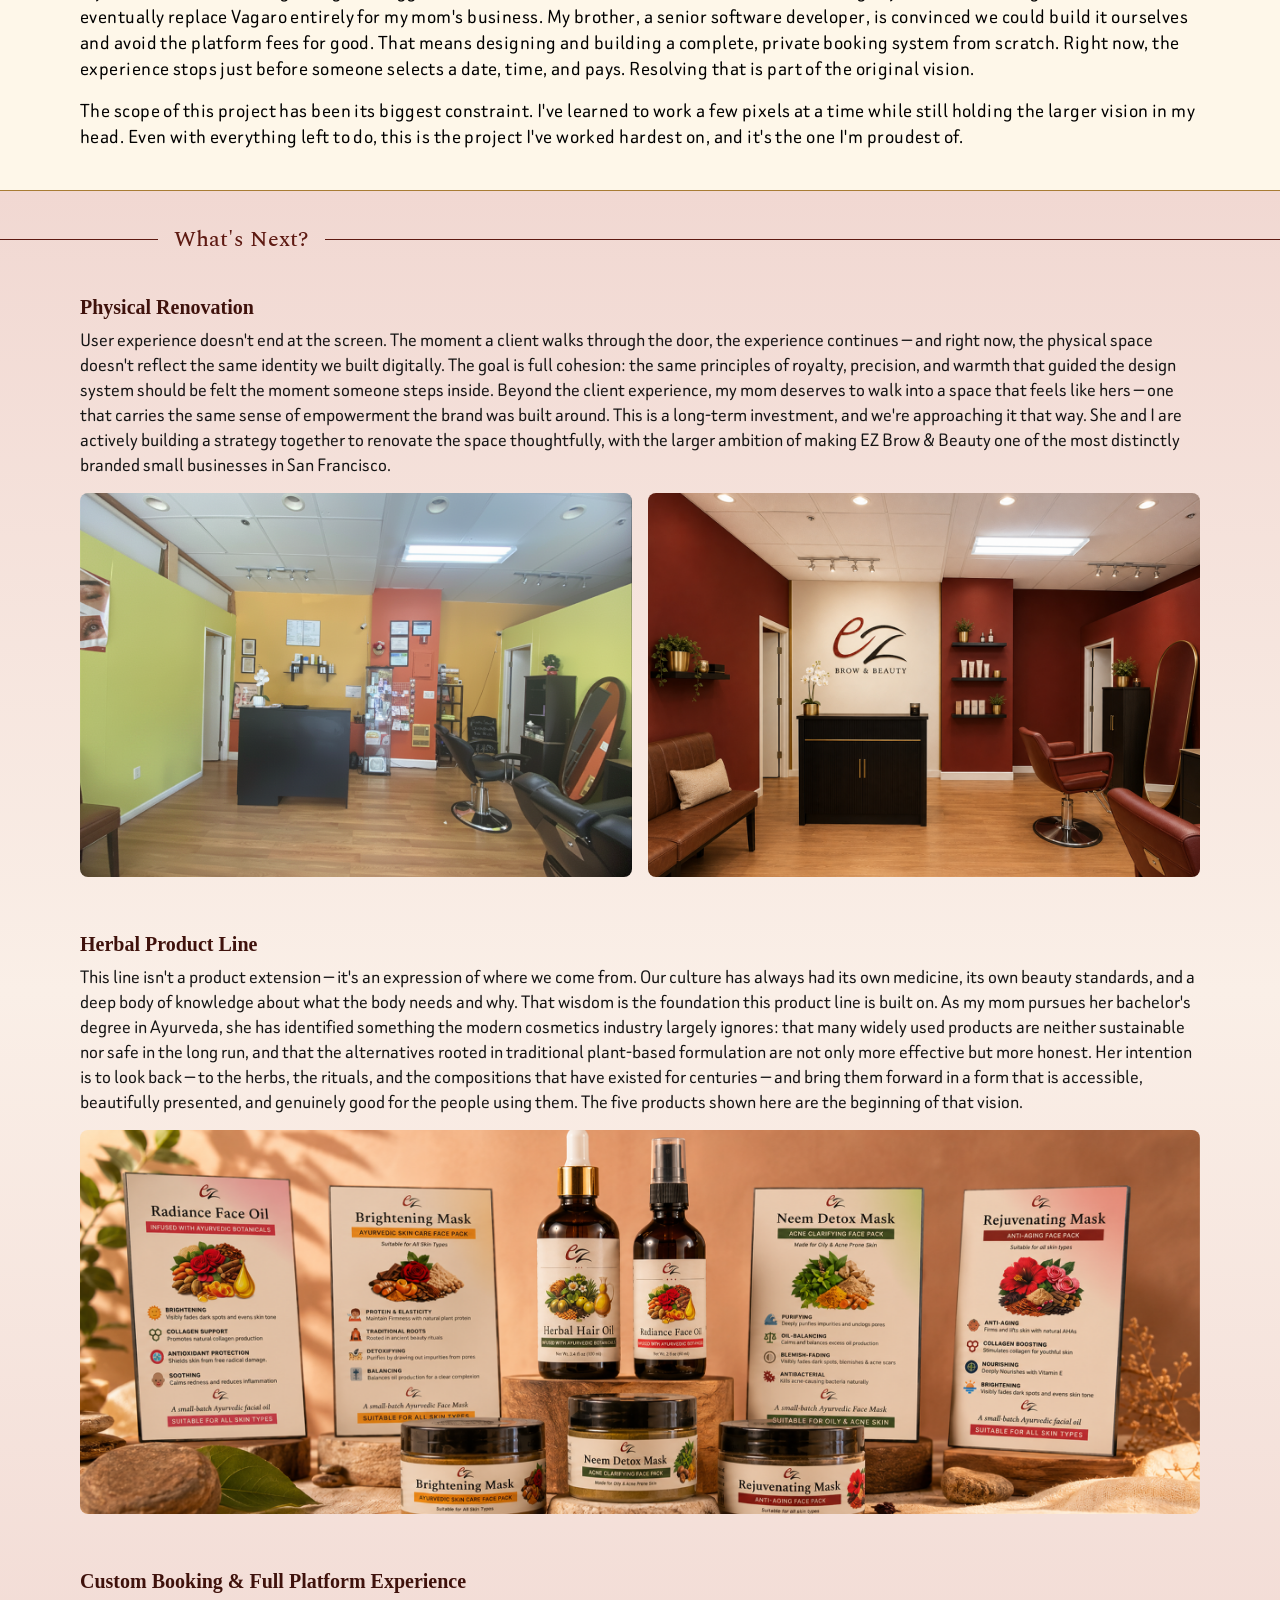
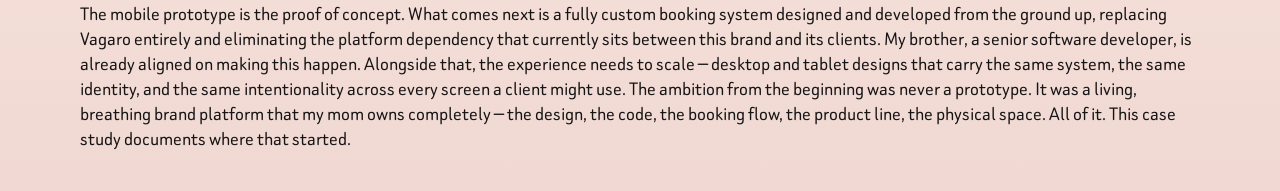
==== commit de5b7918: "Redesign layout, typography, and visual system across all sections - Merged Starting Point and Desig" ====
--- a/newest_version/index.html
+++ b/newest_version/index.html
@@ -13,7 +13,11 @@
 
   <!-- ═══════════════════════════════ HEADER ═══════════════════════════════ -->
   <header class="site-header">
-    <img class="header-logo" src="https://www.figma.com/api/mcp/asset/84ce555f-c7cc-4cbc-b34e-1a9dd41855d0" alt="EZ Brow and Beauty Logo" />
+    <svg class="header-logo" width="82" height="58" viewBox="0 0 82 58" fill="none" xmlns="http://www.w3.org/2000/svg" aria-label="EZ Brow and Beauty Logo">
+      <path d="M8.84082 17.0445C25.7066 -3.49783 34.117 -1.26283 36.2139 2.42243C38.9338 16.8303 21.4787 21.1459 12.4111 21.5025C6.29061 31.7736 8.38766 38.2646 10.2012 40.2261C18.4983 52.0656 40.9739 32.7953 51.1748 21.6802C41.238 35.257 32.6825 43.3118 24.9707 46.3297C13.1545 50.9537 0.000338018 50.5682 0 40.2261C0.40804 29.8124 6.06384 20.4326 8.84082 17.0445ZM32.1338 4.02692C27.0333 0.638859 17.512 11.6951 13.6016 17.5797C22.6125 22.2159 37.7428 7.75283 32.1338 4.02692Z" fill="#8D2318"/>
+      <path d="M76.2808 24.9926C55.366 10.1164 38.3275 20.976 32.4226 28.2654C27.6224 27.0753 28.8987 24.1992 30.1368 22.9099C47.5086 5.41553 68.1377 17.009 76.2808 24.9926Z" fill="#1C1C1C"/>
+      <path d="M47.7087 34.9596C61.7662 22.7017 70.995 23.6042 73.8522 25.5876C56.2517 25.5876 46.5658 45.2242 46.5658 45.2242C67.4806 42.011 78.7094 49.7367 81.7095 54.0012C61.5947 42.5762 45.3276 49.2408 39.7085 54.0012C33.3083 60.5467 31.8035 55.5384 31.8511 52.216C35.6226 46.9796 43.9943 38.5299 47.7087 34.9596Z" fill="#1C1C1C"/>
+    </svg>
     <h1 class="header-title">
       Brow <span class="ampersand">&amp;</span> Beauty
     </h1>
@@ -37,19 +41,18 @@
 
   <!-- ═══════════════════════ MOBILE SCREENS STRIP ══════════════════════ -->
   <section class="screens-strip">
-    <p class="screens-quote">&ldquo;My ambition is <em>simple &amp; unreasonable</em> in equal measure — to build the best branded small business in San Francisco.&rdquo;</p>
     <div class="screens-row">
       <div class="screen screen--tall">
-        <img src="https://www.figma.com/api/mcp/asset/071799f5-a55d-402e-9af8-dc54319677e8" alt="Home screen" />
+        <img src="../images/screen-home.png" alt="Home screen" />
       </div>
       <div class="screen screen--mid">
-        <img src="https://www.figma.com/api/mcp/asset/292384b9-3f2a-46bd-b73b-e5c195dba86b" alt="Service list screen" />
+        <img src="../images/screen-services.png" alt="Service list screen" />
       </div>
       <div class="screen screen--mid">
-        <img src="https://www.figma.com/api/mcp/asset/4c065664-c4e8-41f6-9985-4d848ad4c6ba" alt="Add-on overlay screen" />
+        <img src="../images/screen-addons.png" alt="Add-on overlay screen" />
       </div>
       <div class="screen screen--tall">
-        <img src="https://www.figma.com/api/mcp/asset/c148eaa5-52ee-4553-aa0e-6a37d2c882bc" alt="Cart screen" />
+        <img src="../images/screen-cart.png" alt="Cart screen" />
       </div>
     </div>
   </section>
@@ -64,21 +67,31 @@
     <div class="overview-columns">
       <div class="overview-col">
         <div class="col-icon">
-          <img src="https://www.figma.com/api/mcp/asset/f76a8ae0-5861-40b7-9d10-973eafcd7040" alt="Problem icon" />
+          <svg width="46" height="46" viewBox="0 0 46 46" fill="none" xmlns="http://www.w3.org/2000/svg">
+            <path d="M39.0541 19.5263L45 29.9474L39.0541 31.1053V38.0526H35.4865L28.3514 36.8947L27.1622 45H9.32432L6.94595 32.9799C3.28324 29.6035 1 24.8248 1 19.5263C1 9.294 9.51816 1 20.027 1C30.5359 1 39.0541 9.294 39.0541 19.5263Z" stroke="currentColor" stroke-width="2" stroke-linecap="round" stroke-linejoin="round"/>
+            <path d="M14.0815 17.2104C14.0815 16.0653 14.4303 14.946 15.0836 13.9939C15.737 13.0418 16.6656 12.2998 17.7521 11.8616C18.8386 11.4234 20.0341 11.3088 21.1875 11.5321C22.3409 11.7555 23.4004 12.3069 24.2319 13.1166C25.0635 13.9263 25.6298 14.9579 25.8592 16.0809C26.0886 17.204 25.9709 18.368 25.5208 19.4259C25.0708 20.4838 24.3087 21.388 23.3309 22.0241C22.3531 22.6603 21.2035 22.9999 20.0275 22.9999V26.4735M20.0275 33.4209V34.5788" stroke="currentColor" stroke-width="2" stroke-linecap="round" stroke-linejoin="round"/>
+          </svg>
         </div>
         <h3 class="col-heading">Problem</h3>
-        <p class="col-text">EZ Brow &amp; Beauty never developed a digital presence that served its identity. The existing website saw low traffic and minimal conversion, failing to fulfill its basic purpose. The business's service offerings were inaccessible on digital platforms.</p>
+        <p class="col-text">EZ Brow &amp; Beauty never developed a digital presence that served its identity. The existing website saw low traffic and minimal conversion, failing to fulfill its basic purpose. Service offerings were inaccessible on digital platforms.</p>
       </div>
       <div class="overview-col">
         <div class="col-icon">
-          <img src="https://www.figma.com/api/mcp/asset/b19e4e3f-abd3-449f-af1e-480fe5cf2a3c" alt="Solution icon" />
+          <svg width="46" height="46" viewBox="0 0 46 46" fill="none" xmlns="http://www.w3.org/2000/svg">
+            <path d="M39.0541 19.5263L45 29.9474L39.0541 31.1053V38.0526H35.4865L28.3514 36.8947L27.1622 45H9.32432L6.94595 32.9799C3.28324 29.6035 1 24.8248 1 19.5263C1 9.294 9.51816 1 20.027 1C30.5359 1 39.0541 9.294 39.0541 19.5263Z" stroke="currentColor" stroke-width="2" stroke-linecap="round" stroke-linejoin="round"/>
+            <path d="M11.4673 25.694C10.5108 24.0386 10.0065 22.1356 10.0103 20.196C10.0103 14.3032 14.5764 9.52734 20.2081 9.52734C25.8398 9.52734 30.4059 14.3032 30.4059 20.196C30.4097 22.1356 29.9054 24.0386 28.9489 25.694" stroke="currentColor" stroke-width="2" stroke-linecap="round"/>
+            <path d="M24.032 32.4303L23.8662 33.302C23.6878 34.2545 23.5973 34.73 23.3946 35.1073C23.0823 35.6887 22.5766 36.1266 21.9758 36.3359C21.587 36.472 21.1256 36.472 20.2078 36.472C19.29 36.472 18.8285 36.472 18.4397 36.3373C17.8387 36.1276 17.333 35.6892 17.021 35.1073C16.8183 34.73 16.7278 34.2545 16.5493 33.302L16.3836 32.4303M14.3224 29.8679C14.2051 29.4961 14.1464 29.3088 14.1528 29.1579C14.16 29.0019 14.2099 28.8515 14.2963 28.7247C14.3827 28.598 14.502 28.5005 14.6398 28.4439C14.7723 28.3887 14.9584 28.3887 15.3281 28.3887H25.0874C25.4584 28.3887 25.6432 28.3887 25.7758 28.4426C25.9137 28.4992 26.0332 28.597 26.1196 28.7239C26.206 28.8509 26.2558 29.0017 26.2627 29.1579C26.2691 29.3088 26.2105 29.4947 26.0932 29.8679C25.8765 30.5563 25.7681 30.9012 25.6011 31.1801C25.2519 31.7629 24.7044 32.182 24.0715 32.3508C23.7681 32.4303 23.4265 32.4303 22.7419 32.4303H17.6736C16.9891 32.4303 16.6462 32.4303 16.3441 32.3495C15.7114 32.1809 15.1639 31.7624 14.8144 31.1801C14.6474 30.9012 14.5391 30.5563 14.3224 29.8679Z" stroke="currentColor" stroke-width="2"/>
+            <path d="M20.2085 28.3884V21.6523" stroke="currentColor" stroke-width="2" stroke-linecap="round" stroke-linejoin="round"/>
+          </svg>
         </div>
         <h3 class="col-heading">Solution</h3>
         <p class="col-text">A complete brand and UX system — color palette, typography, voice, and information architecture — developed through market research and direct observation, then translated into a fully redesigned mobile experience.</p>
       </div>
       <div class="overview-col overview-col--delivery">
         <div class="col-icon">
-          <img src="https://www.figma.com/api/mcp/asset/791c1f14-1b3c-4a03-8274-d10a71d91eca" alt="Delivery icon" />
+          <svg width="44" height="44" viewBox="0 0 44 44" fill="none" xmlns="http://www.w3.org/2000/svg">
+            <path d="M22 0L0 5.5V33L22 44L44 33V5.5L22 0ZM22 2.75L27.775 4.125L11.55 9.35L5.225 7.15L22 2.75ZM22 40.975L2.75 31.35V9.075L11 11.825V21.175L13.75 22V12.925L22 15.675V40.975ZM23.375 13.2L15.95 10.725L33 5.5L39.6 7.15L23.375 13.2Z" fill="currentColor"/>
+          </svg>
         </div>
         <h3 class="col-heading">Delivery</h3>
         <p class="col-text">A fully designed mobile menu and cart-building experience. The system preserves and strengthens the existing brand identity, while making clear offerings, with pricing &amp; service information in detail.</p>
@@ -86,57 +99,71 @@
     </div>
   </section>
 
-  <!-- ══════════════════════ THE STARTING POINT ═════════════════════════ -->
+  <!-- ══════════════ THE STARTING POINT + DESIGN STRATEGY ══════════════ -->
+  <div class="vision-strategy-wrap">
   <section class="starting-section">
-    <div class="section-title section-title--red">
-      <div class="title-line title-line--red"></div>
-      <h2 class="section-heading section-heading--red">The Starting Point</h2>
-      <div class="title-line title-line--red title-line--grow"></div>
+    <div class="section-title">
+      <div class="title-line"></div>
+      <h2 class="section-heading">The Starting Point</h2>
+      <div class="title-line title-line--grow"></div>
     </div>
     <div class="starting-content">
       <div class="starting-text">
         <p>EZ Brow &amp; Beauty is my mom's business, and it has sustained my family for more than a decade. She did it as a single mother and an immigrant from Nepal. I watched my mom go to work every single day, building this business from the ground up. She has loyal clientele who have stayed with her for years, and that loyalty alone is a profound accomplishment. The business deserves to shine — both digitally and physically. The story behind it is rich, but it's always been implicit, never told outright. Design is the medium through which that story could finally be crafted and shared with the world. That realization mattered to me. I could contribute to her business not just by helping it grow, but as an act of reverence — a tribute to what she's already built. I genuinely want to bring her success into a new light.</p>
       </div>
       <div class="starting-image">
-        <img src="https://www.figma.com/api/mcp/asset/9d7d24cc-7008-48f7-8bea-40ef41093813" alt="Moodboard" />
+        <img src="../images/moodboard.jpg" alt="Moodboard" />
       </div>
     </div>
   </section>
 
   <!-- ════════════════════════ DESIGN STRATEGY ═════════════════════════ -->
   <section class="strategy-section">
-    <p class="strategy-intro">My design strategy began with observation and contemplation. These were the key themes that emerged:</p>
+    <div class="themes-label-row">
+      <span class="themes-label-line"></span>
+      <span class="themes-label-text">Design Themes</span>
+      <span class="themes-label-line"></span>
+    </div>
     <div class="themes-grid">
       <div class="theme-card">
         <div class="theme-icon">
-          <img src="https://www.figma.com/api/mcp/asset/1d2ea165-c66f-47df-bd29-1d52fbb08035" alt="Royal icon" />
-        </div>
-        <h3 class="theme-heading">Royal, Regal &amp; Passionate</h3>
-        <p class="theme-text">The color palette was inherited. Shades of red, gold, and silver were already present in our home, carried through objects my mom cherished for years. Growing up in Nepal, her sense of beauty was shaped by an idea of royalty. I wanted the design to reflect that same regal sensibility.</p>
+          <img src="../images/icon-royal.png" alt="Royal icon" />
+        </div>
+        <div class="theme-content">
+          <h3 class="theme-heading">Royal, Regal &amp; Passionate</h3>
+          <p class="theme-text">The color palette was inherited. Shades of red, gold, and silver were already present in our home, carried through objects my mom cherished for years. Growing up in Nepal, her sense of beauty was shaped by an idea of royalty. I wanted the design to reflect that same regal sensibility.</p>
+        </div>
       </div>
       <div class="theme-card">
         <div class="theme-icon">
-          <img src="https://www.figma.com/api/mcp/asset/1d0cdfb6-7674-4de2-8fef-3e3d8513f49d" alt="Precise icon" />
-        </div>
-        <h3 class="theme-heading">Precise &amp; Penetrative</h3>
-        <p class="theme-text">The typography needed to feel sharp, penetrative, and precise — qualities that come directly from my mother's Type A personality. She's bold in her speech, precise in her craft, and brave in her actions. Cinzel and Spectral were chosen to reflect her clean, confident, and bold presence.</p>
+          <img src="../images/icon-precise.png" alt="Precise icon" />
+        </div>
+        <div class="theme-content">
+          <h3 class="theme-heading">Precise &amp; Penetrative</h3>
+          <p class="theme-text">The typography needed to feel sharp, penetrative, and precise — qualities that come directly from my mother's Type A personality. She's bold in her speech, precise in her craft, and brave in her actions. Cinzel and Spectral were chosen to reflect her clean, confident, and bold presence.</p>
+        </div>
       </div>
       <div class="theme-card">
         <div class="theme-icon">
-          <img src="https://www.figma.com/api/mcp/asset/b1d535fa-116f-4f78-a68a-f7be4bb60fc4" alt="Familiarity icon" />
-        </div>
-        <h3 class="theme-heading">Familiarity &amp; Hospitality</h3>
-        <p class="theme-text">The redesign needed to be made with existing clients in mind. We didn't want to disrupt what already worked. In practice, that meant preserving the same Vagaro booking flow they were familiar with, so returning felt like being welcomed back to something familiar.</p>
+          <img src="../images/icon-familiarity.png" alt="Familiarity icon" />
+        </div>
+        <div class="theme-content">
+          <h3 class="theme-heading">Familiarity &amp; Hospitality</h3>
+          <p class="theme-text">The redesign needed to be made with existing clients in mind. We didn't want to disrupt what already worked. In practice, that meant preserving the same Vagaro booking flow they were familiar with, so returning felt like being welcomed back to something familiar.</p>
+        </div>
       </div>
       <div class="theme-card">
         <div class="theme-icon">
-          <img src="https://www.figma.com/api/mcp/asset/b1e773db-272f-4b14-9141-4c1248aadebc" alt="Clarity icon" />
-        </div>
-        <h3 class="theme-heading">Clarity &amp; Conversion</h3>
-        <p class="theme-text">Royalty gave the brand its color. Precision gave it its voice. Familiarity gave it trust. But, none of it mattered if a client wasn't clear about the services that we offered. Every screen was designed to enhance clarity and guide users toward booking a service appointment.</p>
-      </div>
-    </div>
-  </section>
+          <img src="../images/icon-clarity.png" alt="Clarity icon" />
+        </div>
+        <div class="theme-content">
+          <h3 class="theme-heading">Clarity &amp; Conversion</h3>
+          <p class="theme-text">Royalty gave the brand its color. Precision gave it its voice. Familiarity gave it trust. But, none of it mattered if a client wasn't clear about the services that we offered. Every screen was designed to enhance clarity and guide users toward booking a service appointment.</p>
+        </div>
+      </div>
+    </div>
+  </section>
+  </div><!-- end .vision-strategy-wrap -->
 
   <!-- ══════════════════════ KEY DESIGN DECISIONS ═══════════════════════ -->
   <section class="decisions-section">
@@ -156,13 +183,13 @@
         <div class="screen-compare-group">
           <div class="compare-pair">
             <div class="compare-screen">
-              <img src="https://www.figma.com/api/mcp/asset/024a684c-a977-4975-bd87-8dab25de6244" alt="Vagaro service menu" />
+              <img src="../images/decision-screen-1.png" alt="Vagaro service menu" />
             </div>
             <p class="compare-label">Vagaro Service Menu</p>
           </div>
           <div class="compare-pair">
             <div class="compare-screen">
-              <img src="https://www.figma.com/api/mcp/asset/859eff26-aebb-4c1d-8bdb-809446e11265" alt="New design service menu" />
+              <img src="../images/decision-screen-2.png" alt="New design service menu" />
             </div>
             <p class="compare-label">New Design Service Menu</p>
           </div>
@@ -170,13 +197,13 @@
         <div class="screen-compare-group">
           <div class="compare-pair">
             <div class="compare-screen">
-              <img src="https://www.figma.com/api/mcp/asset/f05ef8b4-1b73-45c2-86ce-5566f379c44d" alt="Vagaro service card" />
+              <img src="../images/decision-screen-3.png" alt="Vagaro service card" />
             </div>
             <p class="compare-label">Vagaro Service Card</p>
           </div>
           <div class="compare-pair">
             <div class="compare-screen">
-              <img src="https://www.figma.com/api/mcp/asset/c3e2f696-6577-4adc-a3cb-7e07715cf118" alt="New design service card" />
+              <img src="../images/decision-screen-4.png" alt="New design service card" />
             </div>
             <p class="compare-label">New Design Service Card</p>
           </div>
@@ -193,25 +220,25 @@
       <div class="flow-screens">
         <div class="flow-step">
           <div class="flow-screen">
-            <img src="https://www.figma.com/api/mcp/asset/74817596-174e-4d3c-a845-2824a5da74d6" alt="Browse and discover" />
+            <img src="../images/decision-screen-5.png" alt="Browse and discover" />
           </div>
         </div>
         <div class="flow-arrow">→</div>
         <div class="flow-step">
           <div class="flow-screen">
-            <img src="https://www.figma.com/api/mcp/asset/d1814788-731a-41c4-9d27-a1ca610355a4" alt="Understand the service" />
+            <img src="../images/decision-screen-6.png" alt="Understand the service" />
           </div>
         </div>
         <div class="flow-arrow">→</div>
         <div class="flow-step">
           <div class="flow-screen">
-            <img src="https://www.figma.com/api/mcp/asset/d55c4ec5-18c8-4a66-a1a9-f63565693123" alt="Choose add-ons" />
+            <img src="../images/decision-screen-7.png" alt="Choose add-ons" />
           </div>
         </div>
         <div class="flow-arrow">→</div>
         <div class="flow-step">
           <div class="flow-screen">
-            <img src="https://www.figma.com/api/mcp/asset/a347f5a7-6ec7-4e78-acfa-50c638dc08ce" alt="Learn more if needed" />
+            <img src="../images/decision-screen-8.png" alt="Learn more if needed" />
           </div>
         </div>
       </div>
@@ -233,7 +260,7 @@
         <p class="decision-body">AI generated raw material throughout this project — icon concepts, service photography, early color direction, and language to react to and rebuild. I edited, vectorized, rewrote, or discarded what didn't work. I also used it for execution, writing plugin code that built this project's entire color system in seconds. In every case, I stayed the editor, the decision-maker, and the only one responsible for what shipped.</p>
       </div>
       <div class="decision-wide-image">
-        <img src="https://www.figma.com/api/mcp/asset/7a32b664-f209-4ef8-a1a9-318fd4beb18b" alt="AI as assistant — design decisions collage" />
+        <img src="../images/decision-wide.png" alt="AI as assistant — design decisions collage" />
       </div>
     </div>
   </section>
@@ -269,8 +296,8 @@
         <p class="next-body">User experience doesn't end at the screen. The moment a client walks through the door, the experience continues — and right now, the physical space doesn't reflect the same identity we built digitally. The goal is full cohesion: the same principles of royalty, precision, and warmth that guided the design system should be felt the moment someone steps inside. Beyond the client experience, my mom deserves to walk into a space that feels like hers — one that carries the same sense of empowerment the brand was built around. This is a long-term investment, and we're approaching it that way. She and I are actively building a strategy together to renovate the space thoughtfully, with the larger ambition of making EZ Brow &amp; Beauty one of the most distinctly branded small businesses in San Francisco.</p>
       </div>
       <div class="next-images next-images--pair">
-        <img src="https://www.figma.com/api/mcp/asset/edc7feea-0751-4a08-bed9-6d796c467d26" alt="Current salon space" />
-        <img src="https://www.figma.com/api/mcp/asset/6b6d6da4-709f-4585-8472-1f1428a1d356" alt="Renovation concept" />
+        <img src="../images/old-place.png" alt="Current salon space" />
+        <img src="../images/new-place.png" alt="Renovation concept" />
       </div>
     </div>
 
@@ -281,7 +308,7 @@
         <p class="next-body">This line isn't a product extension — it's an expression of where we come from. Our culture has always had its own medicine, its own beauty standards, and a deep body of knowledge about what the body needs and why. That wisdom is the foundation this product line is built on. As my mom pursues her bachelor's degree in Ayurveda, she has identified something the modern cosmetics industry largely ignores: that many widely used products are neither sustainable nor safe in the long run, and that the alternatives rooted in traditional plant-based formulation are not only more effective but more honest. Her intention is to look back — to the herbs, the rituals, and the compositions that have existed for centuries — and bring them forward in a form that is accessible, beautifully presented, and genuinely good for the people using them. The five products shown here are the beginning of that vision.</p>
       </div>
       <div class="next-images next-images--wide">
-        <img src="https://www.figma.com/api/mcp/asset/e3e13357-4154-4488-89f1-a5a1b207ab1c" alt="Herbal product line" />
+        <img src="../images/herbal-products.png" alt="Herbal product line" />
       </div>
     </div>
 
--- a/newest_version/style.css
+++ b/newest_version/style.css
@@ -185,21 +185,21 @@
   display: flex;
   align-items: center;
   justify-content: center;
-  gap: 24px;
+  gap: 12px;
   padding: 30px 36px;
   background: var(--harvest-gold-100);
 }
 
 .header-logo {
-  width: 123px;
-  height: 87px;
+  width: 100px;
+  height: 68px;
   flex-shrink: 0;
 }
 
 .header-title {
   font-family: 'Cinzel', serif;
   font-weight: 500;
-  font-size: 68px;
+  font-size: 52px;
   line-height: 1;
   color: var(--ink);
   white-space: nowrap;
@@ -215,17 +215,17 @@
   display: flex;
   align-items: center;
   justify-content: center;
-  gap: 80px;
+  gap: 120px;
   width: 100%;
   padding: 12px 80px;
-  border-top: 1px solid transparent;
-  border-bottom: 1px solid transparent;
+  border-top: 2px solid transparent;
+  border-bottom: 2px solid transparent;
   border-left: none;
   border-right: none;
   border-radius: 0;
   background:
     linear-gradient(var(--harvest-gold-200), var(--harvest-gold-200)) padding-box,
-    linear-gradient(90deg, var(--harvest-gold), var(--saffron-700) 50%, var(--harvest-gold)) border-box;
+    linear-gradient(90deg, var(--harvest-gold), var(--harvest-gold-700) 50%, var(--harvest-gold)) border-box;
   box-shadow:
     0 2px 6px rgba(94, 26, 18, 0.18),
     0 6px 20px rgba(63, 18, 12, 0.09);
@@ -235,13 +235,13 @@
   display: flex;
   flex-direction: column;
   align-items: center;
-  gap: 1px;
+  gap: 2px;
 }
 
 .info-label {
   font-family: 'Spectral SC', serif;
   font-weight: 600;
-  font-size: 18px;
+  font-size: 16px;
   line-height: 1.33;
   color: var(--harvest-gold-900);
 }
@@ -249,7 +249,7 @@
 .info-value {
   font-family: 'Spectral', serif;
   font-weight: 500;
-  font-size: 19px;
+  font-size: 18px;
   line-height: 1.4;
   color: var(--ink);
 }
@@ -283,13 +283,15 @@
   display: flex;
   flex-direction: column;
   align-items: center;
-  padding: 8px 0 24px;
-  width: 100%;
+  padding: 32px 0 44px;
+  width: 100%;
+  border-top: 0.5px solid var(--harvest-gold-900);
+  border-bottom: 0.5px solid var(--harvest-gold-900);
 }
 
 .overview-section .section-title {
   padding: 0;
-  margin-bottom: 0;
+  margin-bottom: 32px;
 }
 
 .overview-section .title-line    { background: var(--harvest-gold-900); }
@@ -308,36 +310,86 @@
   display: flex;
   flex-direction: column;
   align-items: center;
-  gap: 11px;
-  padding: 16px;
-  width: 304px;
+  gap: 12px;
+  padding: 20px 14px;
+  width: 268px;
   flex-shrink: 0;
 }
 
 .overview-col--delivery {
-  background: var(--linen-300);
-  border: 1px solid var(--oxide-red-900);
+  background: var(--harvest-gold-200);
+  border: 2px solid var(--harvest-gold-900);
   border-radius: 24px;
-  box-shadow: inset 0 0 4px 2px rgba(0,0,0,.25);
-  width: 320px;
+  box-shadow: inset 0 0 6px 2px rgba(0,0,0,.15), 0 4px 20px rgba(168, 124, 52, 0.15);
+  width: 324px;
+  padding: 20px 22px;
+  animation: delivery-glow 2.8s ease-in-out infinite;
+}
+
+@keyframes delivery-glow {
+  0%, 100% { box-shadow: inset 0 0 5px 1px rgba(0,0,0,.12), 0 3px 12px rgba(168, 124, 52, 0.12); }
+  50%       { box-shadow: inset 0 0 5px 1px rgba(0,0,0,.12), 0 6px 24px rgba(168, 124, 52, 0.38), 0 0 12px rgba(168, 124, 52, 0.2); }
+}
+
+@keyframes text-shimmer {
+  0%   { background-position: 150% center; }
+  100% { background-position: -50% center; }
+}
+
+@keyframes icon-shimmer {
+  0%, 100% { color: var(--clay-brown-700); }
+  50%       { color: var(--harvest-gold-800); }
+}
+
+.overview-col--delivery .col-text {
+  background: linear-gradient(90deg, var(--ink) 0%, var(--ink) 38%, var(--harvest-gold-900) 50%, var(--ink) 62%, var(--ink) 100%);
+  background-size: 300% auto;
+  -webkit-background-clip: text;
+  -webkit-text-fill-color: transparent;
+  background-clip: text;
+  animation: text-shimmer 6s linear infinite;
+}
+
+.overview-col--delivery .col-heading {
+  background: linear-gradient(90deg, var(--clay-brown-700) 0%, var(--clay-brown-700) 38%, var(--harvest-gold-900) 50%, var(--clay-brown-700) 62%, var(--clay-brown-700) 100%);
+  background-size: 300% auto;
+  -webkit-background-clip: text;
+  -webkit-text-fill-color: transparent;
+  background-clip: text;
+  animation: text-shimmer 6s linear infinite;
+}
+
+.overview-col--delivery .col-icon {
+  animation: icon-shimmer 5s ease-in-out infinite;
+}
+
+.overview-col--delivery .col-text {
+  font-size: 20px;
 }
 
 .col-icon {
-  width: 40px;
-  height: 40px;
+  width: 44px;
+  height: 44px;
   display: flex;
   align-items: center;
   justify-content: center;
 }
 
-.col-icon img { width: 100%; height: 100%; object-fit: contain; }
+.col-icon {
+  color: var(--clay-brown-700);
+}
+
+.col-icon svg {
+  width: 100%;
+  height: 100%;
+}
 
 .col-heading {
   font-family: 'Montserrat', sans-serif;
-  font-weight: 600;
-  font-size: 16px;
-  line-height: normal;
-  color: var(--oxide-red);
+  font-weight: 500;
+  font-size: 18px;
+  line-height: 1.4;
+  color: var(--clay-brown-700);
   text-align: center;
 }
 
@@ -360,19 +412,18 @@
   align-items: center;
   gap: 32px;
   width: 100%;
-  padding: 36px 0;
+  padding-top: 44px;
+  padding-bottom: 44px;
   background: var(--surface-300);
-  border-top: 1px solid var(--harvest-gold);
-  border-bottom: 1px solid var(--harvest-gold);
 }
 
 .screens-quote {
   font-family: 'Spectral', serif;
   font-weight: 500;
   font-style: italic;
-  font-size: 21px;
+  font-size: 24px;
   line-height: 1;
-  color: var(--ink);
+  color: var(--oxide-red-900);
   text-align: center;
   white-space: nowrap;
   padding: 16px 0;
@@ -387,54 +438,56 @@
 }
 
 .screen img {
-  border-radius: 12px;
-  box-shadow: 0 0 10px 2px rgba(0,0,0,.1);
+  height: 416px;
+  width: auto;
+  border-radius: 0;
   display: block;
   object-fit: cover;
-  transition: transform 0.3s ease, box-shadow 0.3s ease;
-}
-
-.screen:hover img {
-  transform: scale(1.06) translateY(-6px);
-  box-shadow: 0 16px 40px rgba(0,0,0,.22);
-}
-
-.screen--tall img {
-  height: 448px;
-  width: auto;
-  border-radius: 12px;
-}
-
-.screen--mid img {
-  height: 384px;
-  width: auto;
-  border-radius: 8px;
-}
+}
+
+@keyframes screen-raise {
+  0%, 26%, 100% { transform: scale(1); }
+  6%, 20%       { transform: scale(1.05); }
+}
+
+.screens-row .screen:nth-child(1) img { animation: screen-raise 12s ease-in-out infinite 0s; }
+.screens-row .screen:nth-child(2) img { animation: screen-raise 12s ease-in-out infinite 3s; }
+.screens-row .screen:nth-child(3) img { animation: screen-raise 12s ease-in-out infinite 6s; }
+.screens-row .screen:nth-child(4) img { animation: screen-raise 12s ease-in-out infinite 9s; }
 
 
 /* ═══════════════════════════════════════════════════════════
    THE STARTING POINT
 ═══════════════════════════════════════════════════════════ */
+.vision-strategy-wrap {
+  background: linear-gradient(to bottom, var(--oxide-red-100) 0%, var(--linen-200) 50%, var(--oxide-red-100) 100%);
+  width: 100%;
+  border-bottom: 0.5px solid var(--harvest-gold-900);
+}
+
 .starting-section {
-  background: var(--oxide-red-100);
-  display: flex;
-  flex-direction: column;
-  align-items: center;
-  padding: 24px 0;
+  background: transparent;
+  display: flex;
+  flex-direction: column;
+  align-items: center;
+  padding: 32px 0 44px;
   width: 100%;
 }
 
 .starting-section .section-title {
-  padding: 0 64px;
-  margin-bottom: 16px;
-}
+  padding: 0;
+  margin-bottom: 32px;
+}
+
+.starting-section .title-line    { background: var(--oxide-red-800); }
+.starting-section .section-heading { color: var(--oxide-red-800); }
 
 .starting-content {
   display: flex;
   align-items: flex-start;
   justify-content: space-between;
   gap: 48px;
-  padding: 16px 64px;
+  padding: 0 64px;
   width: 100%;
 }
 
@@ -444,10 +497,11 @@
 }
 
 .starting-text p {
-  font-family: 'Montserrat', sans-serif;
-  font-weight: 500;
-  font-size: 16px;
-  line-height: 25px;
+  font-family: 'Beiruti', sans-serif;
+  font-weight: 400;
+  font-size: 22px;
+  line-height: 26px;
+  letter-spacing: 0.02em;
   color: #000;
 }
 
@@ -458,9 +512,10 @@
 
 .starting-image img {
   width: 100%;
-  height: 316px;
-  object-fit: cover;
+  height: auto;
+  object-fit: contain;
   border-radius: 4px;
+  display: block;
 }
 
 
@@ -468,11 +523,11 @@
    DESIGN STRATEGY
 ═══════════════════════════════════════════════════════════ */
 .strategy-section {
-  background: var(--clay-100);
-  display: flex;
-  flex-direction: column;
-  align-items: center;
-  padding: 16px 32px;
+  background: transparent;
+  display: flex;
+  flex-direction: column;
+  align-items: center;
+  padding: 0 0 32px;
   width: 100%;
 }
 
@@ -488,53 +543,90 @@
   padding: 8px 24px;
 }
 
+.themes-label-row {
+  display: flex;
+  align-items: center;
+  gap: 16px;
+  width: 100%;
+  padding: 12px 0 8px;
+}
+
+.themes-label-line {
+  height: 0.5px;
+  background: var(--ink-800);
+  flex-shrink: 0;
+  width: 158px;
+}
+
+.themes-label-line:last-child {
+  flex: 1;
+  width: auto;
+}
+
+.themes-label-text {
+  font-family: 'Montserrat', sans-serif;
+  font-size: 12px;
+  font-weight: 600;
+  letter-spacing: 0.18em;
+  text-transform: uppercase;
+  color: var(--ink-800);
+  white-space: nowrap;
+}
+
 .themes-grid {
   display: flex;
-  gap: 48px;
+  flex-direction: column;
+  gap: 28px;
+  padding: 24px 64px 0;
+  width: 100%;
+}
+
+.theme-card {
+  display: flex;
+  flex-direction: row;
+  align-items: center;
+  gap: 24px;
+}
+
+.theme-icon {
+  width: 108px;
+  height: 108px;
+  flex-shrink: 0;
+  display: flex;
+  align-items: center;
+  justify-content: center;
+}
+
+.theme-icon img { width: 96px; height: 96px; object-fit: contain; }
+
+.theme-content {
+  display: flex;
+  flex-direction: column;
   align-items: flex-start;
-  justify-content: center;
-  padding: 24px;
-  max-width: 1088px;
-  width: 100%;
-}
-
-.theme-card {
-  display: flex;
-  flex-direction: column;
-  align-items: center;
-  gap: 13px;
-  width: 224px;
-  flex-shrink: 0;
-}
-
-.theme-icon {
-  width: 60px;
-  height: 60px;
-  display: flex;
-  align-items: center;
-  justify-content: center;
-}
-
-.theme-icon img { width: 54px; height: 54px; object-fit: contain; }
+  gap: 8px;
+}
 
 .theme-heading {
   font-family: 'Spectral', serif;
   font-weight: 600;
   font-style: italic;
   font-size: 18px;
-  line-height: 25px;
+  line-height: 22px;
   color: var(--oxide-red);
-  text-align: center;
+  text-align: left;
+  width: 100%;
 }
 
 .theme-text {
-  font-family: 'Montserrat', sans-serif;
-  font-weight: 500;
-  font-style: italic;
-  font-size: 13px;
-  line-height: 19px;
-  color: var(--ink);
-  text-align: center;
+  font-family: 'Beiruti', sans-serif;
+  font-weight: 400;
+  font-style: normal;
+  font-size: 20px;
+  line-height: 22px;
+  letter-spacing: 0.02em;
+  color: var(--ink);
+  text-align: left;
+  width: 100%;
 }
 
 
@@ -546,7 +638,9 @@
   flex-direction: column;
   align-items: center;
   width: 100%;
-  background: var(--surface-300);
+  background: var(--harvest-gold-100);
+  padding-top: 32px;
+  border-bottom: 0.5px solid var(--harvest-gold-900);
 }
 
 .decisions-title-bar {
@@ -554,11 +648,12 @@
   align-items: center;
   gap: 16px;
   width: 100%;
-  background: var(--terracotta-100);
-  padding: 22px 0;
-}
-
-.decisions-title-bar .title-line { background: var(--oxide-red); }
+  background: var(--harvest-gold-100);
+  padding: 0;
+}
+
+.decisions-title-bar .title-line { background: var(--harvest-gold-900); }
+.decisions-title-bar .section-heading { color: var(--ink-800); }
 
 /* ── shared decision shell ── */
 .decision {
@@ -569,7 +664,7 @@
   padding: 40px 80px;
 }
 
-.decision--1 { background: var(--terracotta-100); border-bottom: 1px solid var(--harvest-gold); }
+.decision--1 { background: var(--harvest-gold-100); border-bottom: 1px solid var(--harvest-gold); }
 .decision--2 { background: var(--linen-100);      border-bottom: 1px solid var(--harvest-gold); }
 .decision--3 { background: var(--surface-50); }
 
@@ -586,10 +681,19 @@
   font-weight: 500;
   font-size: 18px;
   line-height: normal;
-  color: var(--ink);
+  background: linear-gradient(90deg, var(--clay-brown-700) 0%, var(--clay-brown-700) 38%, var(--harvest-gold-900) 50%, var(--clay-brown-700) 62%, var(--clay-brown-700) 100%);
+  background-size: 300% auto;
+  -webkit-background-clip: text;
+  -webkit-text-fill-color: transparent;
+  background-clip: text;
+  animation: text-shimmer 6s linear infinite;
 }
 
 .decision-number-heading strong { font-weight: 700; }
+
+.decision--1 .decision-number-heading { animation-delay: 0s; }
+.decision--2 .decision-number-heading { animation-delay: 2s; }
+.decision--3 .decision-number-heading { animation-delay: 4s; }
 
 .decision-num {
   color: var(--oxide-red);
@@ -631,8 +735,7 @@
 .compare-screen {
   width: 224px;
   height: 412px;
-  border-radius: 12px;
-  box-shadow: 0 0 10px 2px rgba(0,0,0,.1);
+  border-radius: 0;
   overflow: hidden;
 }
 
@@ -640,7 +743,7 @@
   width: 100%;
   height: 100%;
   object-fit: cover;
-  border-radius: 12px;
+  border-radius: 0;
 }
 
 .compare-label {
@@ -666,8 +769,7 @@
 .flow-screen {
   width: 216px;
   height: 412px;
-  border-radius: 12px;
-  box-shadow: 0 0 10px 2px rgba(0,0,0,.1);
+  border-radius: 0;
   overflow: hidden;
 }
 
@@ -675,7 +777,7 @@
   width: 100%;
   height: 100%;
   object-fit: cover;
-  border-radius: 12px;
+  border-radius: 0;
 }
 
 .flow-arrow {
@@ -715,7 +817,7 @@
 /* ── Decision 3: Wide image ── */
 .decision-wide-image {
   width: 100%;
-  border-radius: 12px;
+  border-radius: 0;
   overflow: hidden;
 }
 
@@ -723,7 +825,7 @@
   width: 100%;
   height: 368px;
   object-fit: cover;
-  border-radius: 12px;
+  border-radius: 0;
   display: block;
 }
 
@@ -732,13 +834,14 @@
    REFLECTION
 ═══════════════════════════════════════════════════════════ */
 .reflection-section {
-  background: var(--terracotta-100);
-  display: flex;
-  flex-direction: column;
-  align-items: center;
-  padding: 24px 0 40px;
+  background: var(--harvest-gold-200);
+  display: flex;
+  flex-direction: column;
+  align-items: center;
+  padding: 32px 0 40px;
   width: 100%;
   gap: 8px;
+  border-bottom: 0.5px solid var(--harvest-gold-900);
 }
 
 .reflection-section .section-title {
@@ -746,6 +849,9 @@
   margin-bottom: 8px;
 }
 
+.reflection-section .title-line    { background: var(--harvest-gold-900); }
+.reflection-section .section-heading { color: var(--ink-800); }
+
 .reflection-body {
   max-width: calc(100% - 160px);
   display: flex;
@@ -754,11 +860,12 @@
 }
 
 .reflection-body p {
-  font-family: 'Montserrat', sans-serif;
-  font-weight: 500;
-  font-size: 16px;
-  line-height: 1.6;
-  color: var(--ink);
+  font-family: 'Beiruti', sans-serif;
+  font-weight: 400;
+  font-size: 22px;
+  line-height: 26px;
+  letter-spacing: 0.02em;
+  color: #000;
 }
 
 
@@ -766,16 +873,18 @@
    WHAT'S NEXT
 ═══════════════════════════════════════════════════════════ */
 .next-section {
-  background: var(--surface-100);
-  display: flex;
-  flex-direction: column;
-  align-items: center;
-  padding: 24px 0 40px;
+  background: linear-gradient(to bottom, var(--oxide-red-100) 0%, var(--linen-200) 50%, var(--oxide-red-100) 100%);
+  display: flex;
+  flex-direction: column;
+  align-items: center;
+  padding: 32px 0 40px;
   gap: 24px;
   width: 100%;
 }
 
 .next-section .section-title { padding: 0; }
+.next-section .title-line      { background: var(--oxide-red-800); }
+.next-section .section-heading { color: var(--oxide-red-800); }
 
 .next-item {
   display: flex;
@@ -794,11 +903,11 @@
 }
 
 .next-heading {
-  font-family: 'Montserrat', sans-serif;
-  font-weight: 700;
-  font-size: 18px;
+  font-family: 'Spectral', serif;
+  font-weight: 600;
+  font-size: 20px;
   line-height: normal;
-  color: var(--oxide-red);
+  color: var(--oxide-red-900);
 }
 
 .next-body {
